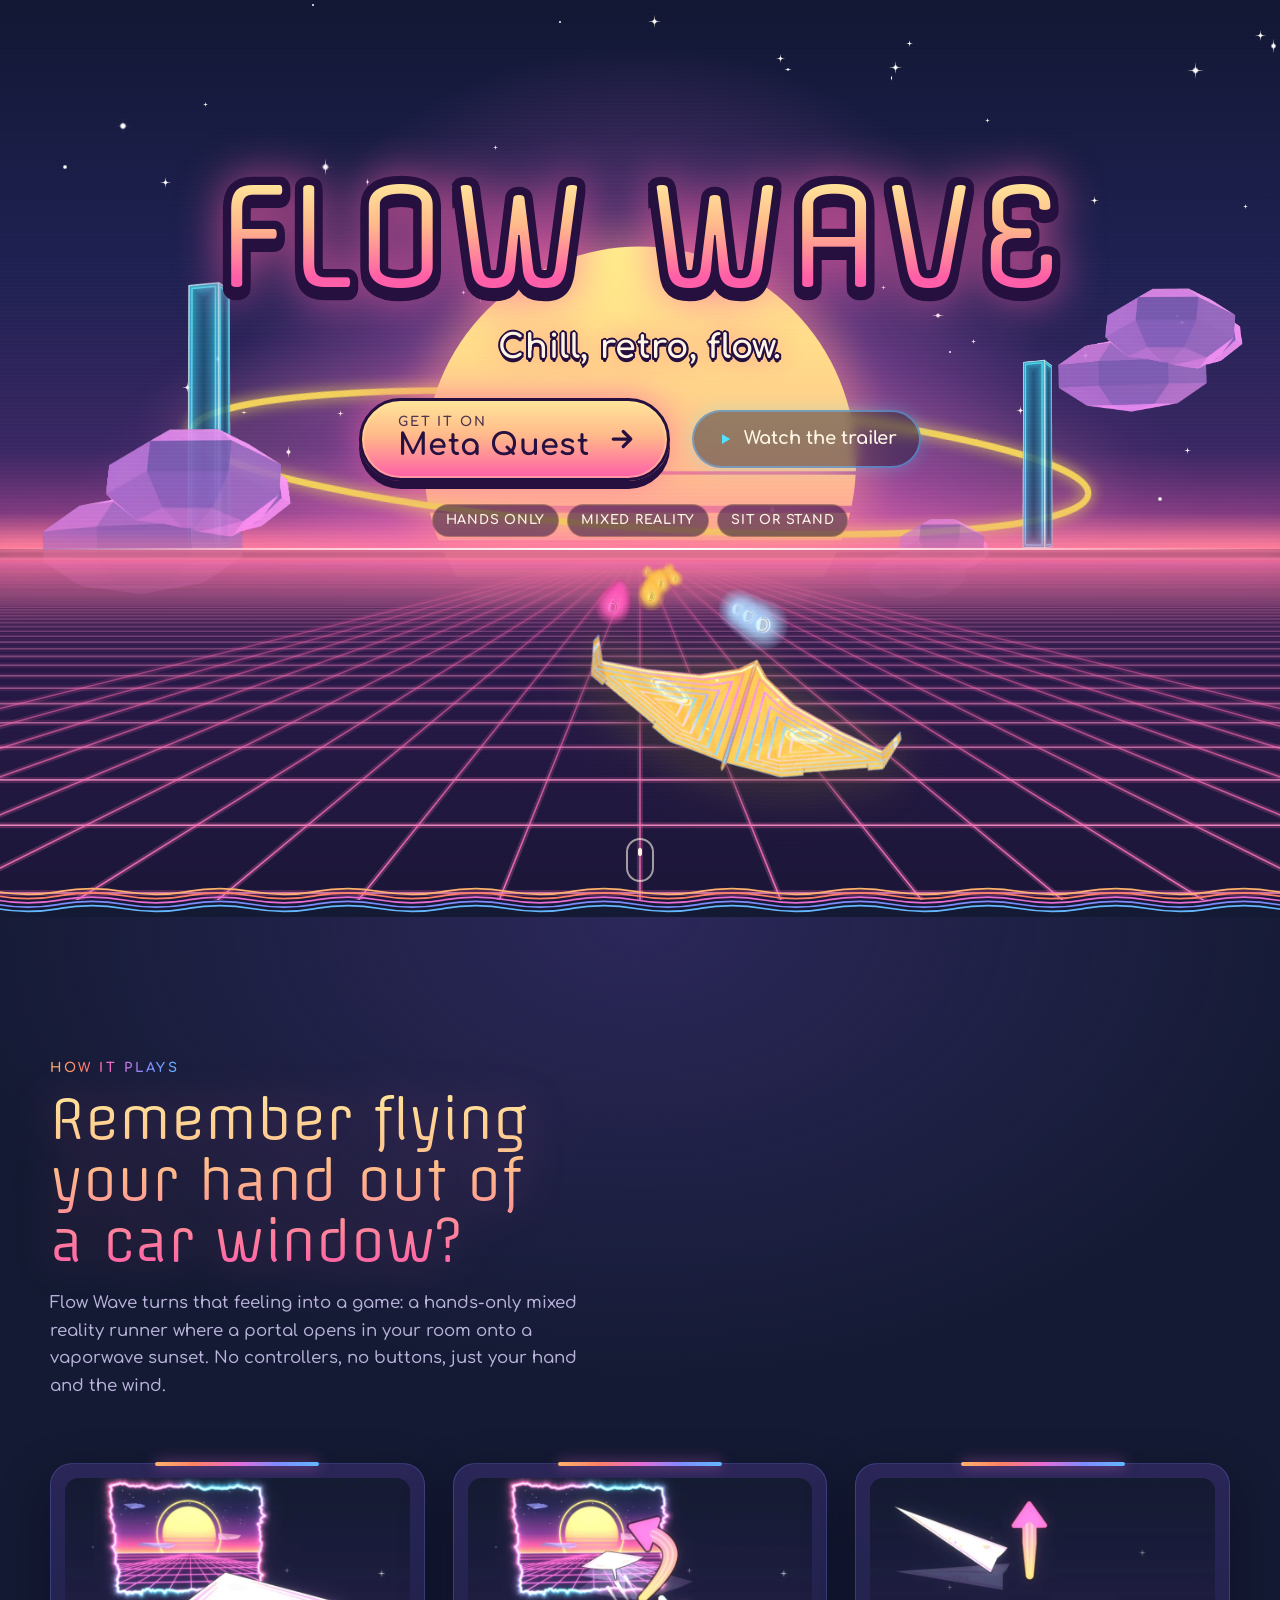
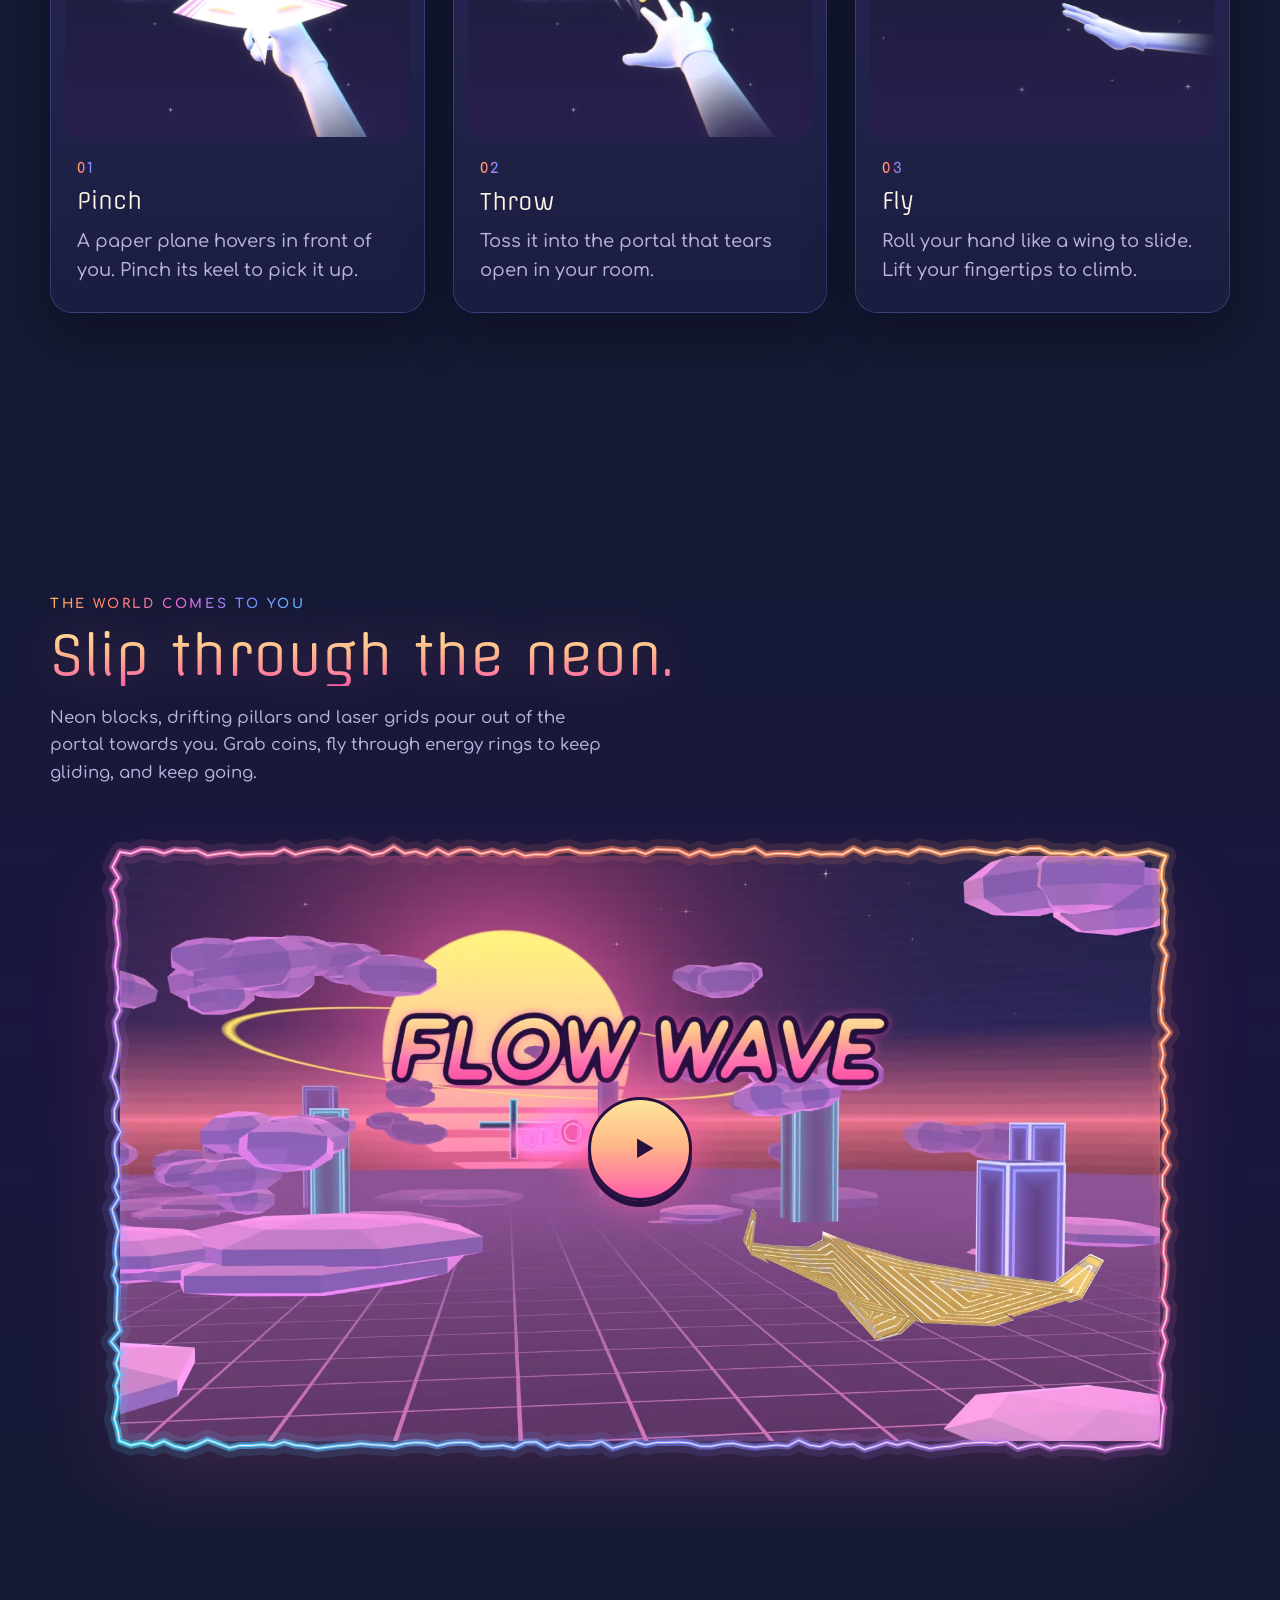
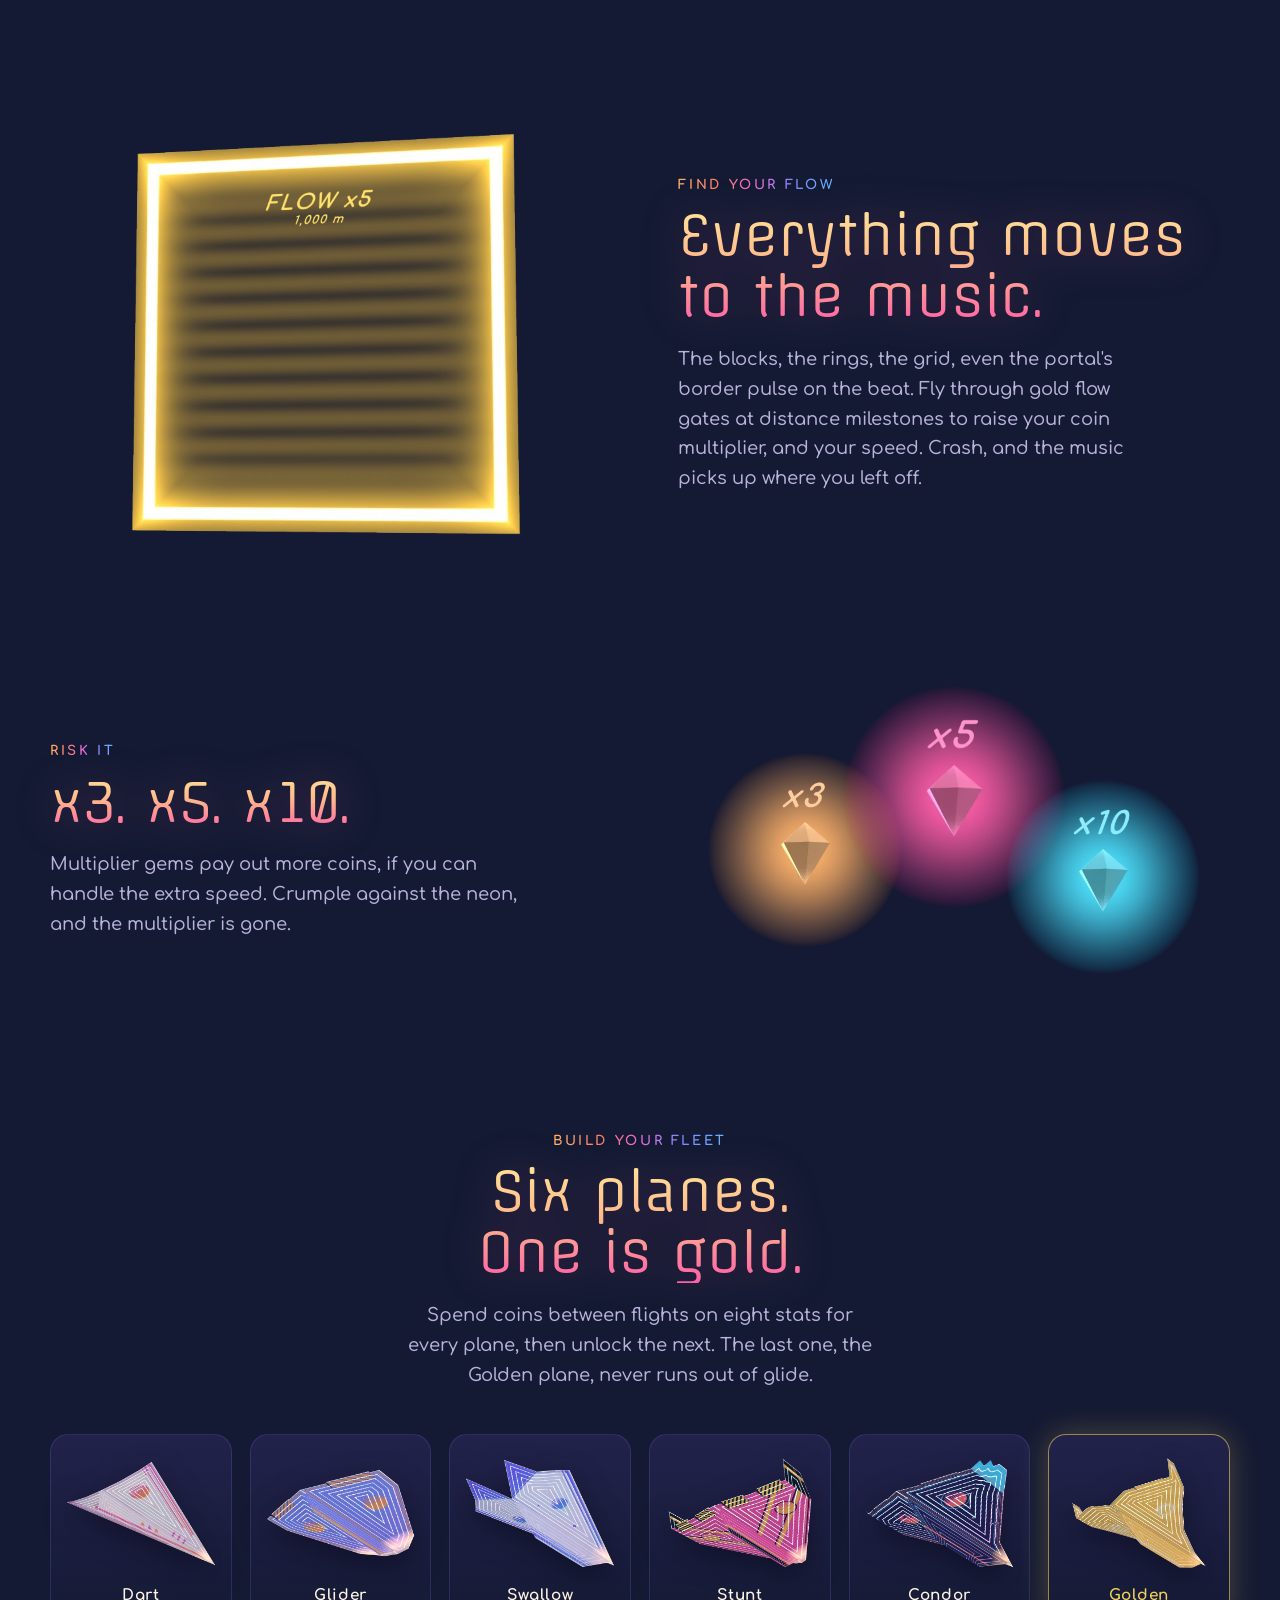
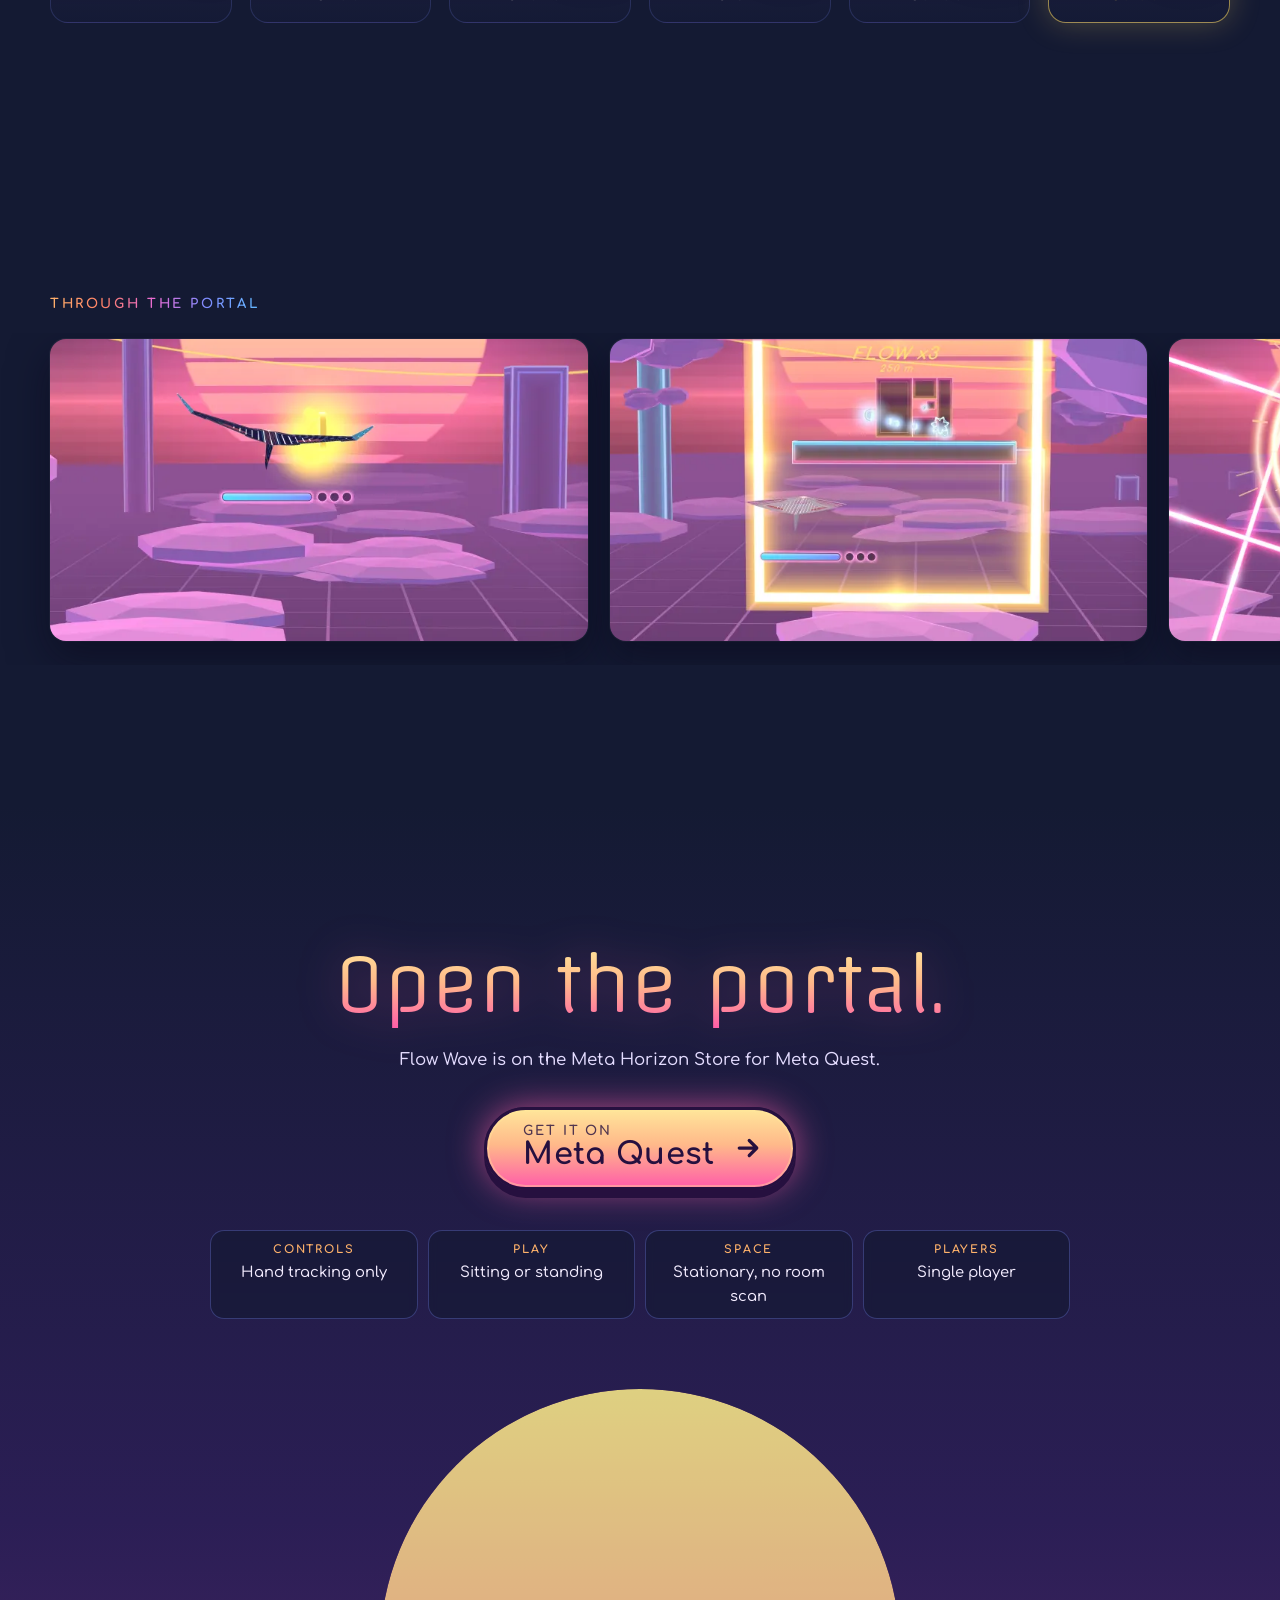
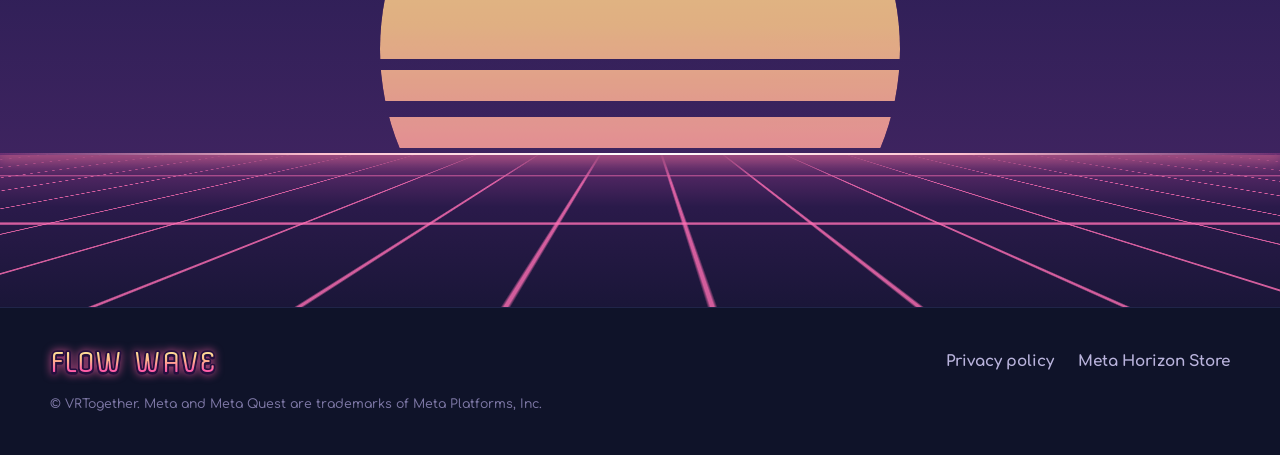
==== flowwave/index.html @ 7e5bd098 "Add Flow Wave game page at /flowwave/ The Flow Wave site (one page plus its privacy policy), static " ====
<!doctype html>
<html lang="en">
<head>
  <meta charset="utf-8">
  <meta name="viewport" content="width=device-width, initial-scale=1, viewport-fit=cover">
  <title>Flow Wave | Chill, retro, flow.</title>
  <meta name="description" content="Flow Wave is a hands-only mixed reality runner for Meta Quest. A portal opens in your room onto a vaporwave sunset. Throw a paper plane through it, then fly it with your hand.">
  <meta name="theme-color" content="#141A33">
  <meta name="color-scheme" content="dark">

  <!-- Social cards. og:image / og:url must be absolute: they assume ralphvr.com/flowwave/ (README → Deploy). -->
  <meta property="og:type" content="website">
  <meta property="og:title" content="Flow Wave">
  <meta property="og:description" content="A hands-only mixed reality runner for Meta Quest. Throw a paper plane through a portal in your room, then fly it with your hand.">
  <meta property="og:url" content="https://ralphvr.com/flowwave/">
  <meta property="og:image" content="https://ralphvr.com/flowwave/assets/img/og.jpg">
  <meta property="og:image:width" content="1200">
  <meta property="og:image:height" content="630">
  <meta name="twitter:card" content="summary_large_image">

  <link rel="icon" type="image/png" sizes="32x32" href="assets/favicon-32.png">
  <link rel="apple-touch-icon" href="assets/apple-touch-icon.png">
  <link rel="preload" href="assets/fonts/Comfortaa-VariableFont_wght.ttf" as="font" type="font/ttf" crossorigin>
  <link rel="preconnect" href="https://fonts.googleapis.com">
  <link rel="preconnect" href="https://fonts.gstatic.com" crossorigin>
  <link rel="stylesheet" href="https://fonts.googleapis.com/css2?family=Offside&amp;display=swap">
  <link rel="stylesheet" href="css/site.css">
  <script>document.documentElement.classList.add("js");</script>
  <script src="js/site.js" defer></script>

  <script type="application/ld+json">
  {
    "@context": "https://schema.org",
    "@type": "VideoGame",
    "name": "Flow Wave",
    "description": "A hands-only mixed reality runner for Meta Quest. Throw a paper plane through a portal in your room, then fly it with your hand.",
    "image": "https://ralphvr.com/flowwave/assets/img/og.jpg",
    "url": "https://ralphvr.com/flowwave/",
    "gamePlatform": "Meta Quest",
    "genre": ["Arcade", "Casual", "Flight"],
    "playMode": "SinglePlayer"
  }
  </script>
</head>
<body>
  <a class="skip" href="#how">Skip to content</a>

  <!-- ============================== HERO ============================== -->
  <header class="hero" id="top">
    <div class="sky" aria-hidden="true">
      <div class="stars"></div>
      <div class="sun-glow"></div>
      <svg class="sun" viewBox="-120 -60 240 120" focusable="false">
        <defs>
          <linearGradient id="sunFill" x1="0" y1="-50" x2="0" y2="50" gradientUnits="userSpaceOnUse">
            <stop offset="0" stop-color="#FFF08A"/>
            <stop offset="0.45" stop-color="#FFC98A"/>
            <stop offset="1" stop-color="#FF6FB4"/>
          </linearGradient>
          <mask id="sunStripes" maskUnits="userSpaceOnUse" x="-60" y="-60" width="120" height="120">
            <rect x="-60" y="-60" width="120" height="120" fill="#fff"/>
            <rect x="-60" y="2" width="120" height="0.8" fill="#000"/>
            <rect x="-60" y="10" width="120" height="1.6" fill="#000"/>
            <rect x="-60" y="18" width="120" height="2.6" fill="#000"/>
            <rect x="-60" y="26.5" width="120" height="3.6" fill="#000"/>
            <rect x="-60" y="35" width="120" height="4.8" fill="#000"/>
            <rect x="-60" y="44" width="120" height="7" fill="#000"/>
          </mask>
          <clipPath id="ringBack"><rect x="-120" y="-60" width="240" height="60"/></clipPath>
          <clipPath id="ringFront"><rect x="-120" y="0" width="240" height="60"/></clipPath>
          <filter id="ringGlow" x="-20%" y="-200%" width="140%" height="500%">
            <feGaussianBlur stdDeviation="1.6" result="b"/>
            <feMerge><feMergeNode in="b"/><feMergeNode in="SourceGraphic"/></feMerge>
          </filter>
        </defs>
        <g transform="rotate(4)" filter="url(#ringGlow)">
          <ellipse clip-path="url(#ringBack)" class="ring" rx="104" ry="15" fill="none"/>
        </g>
        <circle r="50" fill="url(#sunFill)" mask="url(#sunStripes)"/>
        <g transform="rotate(4)" filter="url(#ringGlow)">
          <ellipse clip-path="url(#ringFront)" class="ring" rx="104" ry="15" fill="none"/>
        </g>
      </svg>
      <img class="spire spire-l" src="assets/img/spire.webp" alt="" width="160" height="669">
      <img class="spire spire-r" src="assets/img/spire.webp" alt="" width="160" height="669">
      <img class="cloud cloud-1" src="assets/img/cloud.webp" alt="" width="640" height="443">
      <img class="cloud cloud-2" src="assets/img/cloud.webp" alt="" width="640" height="443">
      <img class="cloud cloud-3" src="assets/img/cloud.webp" alt="" width="640" height="443">
      <div class="horizon"></div>
      <canvas class="floor"></canvas>
      <img class="plane" src="assets/img/plane-hero.webp" alt="" width="896" height="340">
      <div class="scanlines"></div>
    </div>

    <div class="hero-content">
      <h1 class="wordmark wordmark--hero"><span class="wordmark__ink" aria-hidden="true">Flow Wave</span><span class="wordmark__fill">Flow Wave</span></h1>
      <p class="tagline">Chill, retro, flow.</p>
      <div class="cta-row">
        <!-- STORE LINK: replace the href on every .store-link (README → Before you publish). -->
        <a class="store-btn store-link" href="https://www.meta.com/experiences/search/?q=Flow%20Wave">
          <span class="store-btn__small">Get it on</span>
          <span class="store-btn__big">Meta Quest</span>
          <svg class="store-btn__arrow" viewBox="0 0 24 24" aria-hidden="true"><path d="M5 12h13M13 6l6 6-6 6" fill="none" stroke="currentColor" stroke-width="2.6" stroke-linecap="round" stroke-linejoin="round"/></svg>
        </a>
        <a class="ghost-btn" href="#trailer" data-play-trailer>
          <svg viewBox="0 0 24 24" aria-hidden="true"><path d="M8 5.5v13l11-6.5z" fill="currentColor"/></svg>
          Watch the trailer
        </a>
      </div>
      <ul class="chips" aria-label="At a glance">
        <li>Hands only</li>
        <li>Mixed reality</li>
        <li>Sit or stand</li>
      </ul>
    </div>

    <a class="scroll-cue" href="#how" aria-label="Scroll to how it plays"><span></span></a>
  </header>

  <svg class="wave-rule" aria-hidden="true" preserveAspectRatio="none" viewBox="0 0 1200 48">
    <defs>
      <pattern id="waves" width="120" height="48" patternUnits="userSpaceOnUse">
        <path d="M0 12 Q30 4 60 12 T120 12" stroke="#FFB26B"/>
        <path d="M0 18 Q30 10 60 18 T120 18" stroke="#FF8066"/>
        <path d="M0 24 Q30 16 60 24 T120 24" stroke="#E86BD6"/>
        <path d="M0 30 Q30 22 60 30 T120 30" stroke="#7D8CFF"/>
        <path d="M0 36 Q30 28 60 36 T120 36" stroke="#63B8FF"/>
        <animateTransform attributeName="patternTransform" type="translate" from="0 0" to="120 0" dur="2s" repeatCount="indefinite"/>
      </pattern>
    </defs>
    <rect width="1200" height="48" fill="url(#waves)"/>
  </svg>

  <main>
    <!-- ============================== HOW IT PLAYS ============================== -->
    <section class="section how" id="how">
      <div class="wrap">
        <p class="eyebrow reveal">How it plays</p>
        <h2 class="reveal">Remember flying your hand out of a car window?</h2>
        <p class="lede reveal">Flow Wave turns that feeling into a game: a hands-only mixed reality runner where a portal opens in your room onto a vaporwave sunset. No controllers, no buttons, just your hand and the wind.</p>

        <ol class="steps">
          <li class="step reveal">
            <div class="step__pic"><img src="assets/img/howto-pinch.webp" alt="A hand pinches a paper plane from below, in front of a glowing portal" width="800" height="600" loading="lazy"></div>
            <span class="step__num">01</span>
            <h3>Pinch</h3>
            <p>A paper plane hovers in front of you. Pinch its keel to pick it up.</p>
          </li>
          <li class="step reveal">
            <div class="step__pic"><img src="assets/img/howto-throw.webp" alt="A hand throws the paper plane into the portal" width="800" height="600" loading="lazy"></div>
            <span class="step__num">02</span>
            <h3>Throw</h3>
            <p>Toss it into the portal that tears open in your room.</p>
          </li>
          <li class="step reveal">
            <div class="step__pic step__pic--swap">
              <img src="assets/img/howto-roll.webp" alt="Rolling the hand slides the plane sideways" width="800" height="600" loading="lazy">
              <img src="assets/img/howto-climb.webp" alt="Lifting the fingertips makes the plane climb" width="800" height="600" loading="lazy">
            </div>
            <span class="step__num">03</span>
            <h3>Fly</h3>
            <p>Roll your hand like a wing to slide. Lift your fingertips to climb.</p>
          </li>
        </ol>
      </div>
    </section>

    <!-- ============================== TRAILER ============================== -->
    <section class="section trailer" id="trailer">
      <div class="wrap">
        <p class="eyebrow reveal">The world comes to you</p>
        <h2 class="reveal">Slip through the neon.</h2>
        <p class="lede reveal">Neon blocks, drifting pillars and laser grids pour out of the portal towards you. Grab coins, fly through energy rings to keep gliding, and keep going.</p>

        <div class="portal reveal">
          <div class="portal__window">
            <video id="trailer-video" controls playsinline preload="none" poster="assets/img/trailer-poster.webp" width="1280" height="720">
              <source src="assets/video/flowwave-trailer.mp4" type="video/mp4">
            </video>
            <button class="play" type="button" aria-label="Play the trailer">
              <svg viewBox="0 0 24 24" aria-hidden="true"><path d="M8 5.5v13l11-6.5z" fill="currentColor"/></svg>
            </button>
          </div>
          <svg class="portal__rift" aria-hidden="true"></svg>
        </div>
      </div>
    </section>

    <!-- ============================== FEATURES ============================== -->
    <section class="section features" id="features">
      <div class="wrap">
        <article class="feature reveal">
          <div class="feature__art feature__art--gate">
            <img src="assets/img/feat-gate.webp" alt="A gold flow gate reading FLOW x5" width="640" height="658" loading="lazy">
          </div>
          <div class="feature__text">
            <p class="eyebrow">Find your flow</p>
            <h2>Everything moves to the music.</h2>
            <p>The blocks, the rings, the grid, even the portal's border pulse on the beat. Fly through gold flow gates at distance milestones to raise your coin multiplier, and your speed. Crash, and the music picks up where you left off.</p>
          </div>
        </article>

        <article class="feature feature--flip reveal">
          <div class="feature__art feature__art--gems">
            <img class="gem gem-3" src="assets/img/gem-x3.webp" alt="x3 gem" width="360" height="360" loading="lazy">
            <img class="gem gem-5" src="assets/img/gem-x5.webp" alt="x5 gem" width="360" height="360" loading="lazy">
            <img class="gem gem-10" src="assets/img/gem-x10.webp" alt="x10 gem" width="360" height="360" loading="lazy">
          </div>
          <div class="feature__text">
            <p class="eyebrow">Risk it</p>
            <h2>x3. x5. x10.</h2>
            <p>Multiplier gems pay out more coins, if you can handle the extra speed. Crumple against the neon, and the multiplier is gone.</p>
          </div>
        </article>

        <article class="feature fleet reveal">
          <div class="feature__text fleet__text">
            <p class="eyebrow">Build your fleet</p>
            <h2>Six planes. One is gold.</h2>
            <p>Spend coins between flights on eight stats for every plane, then unlock the next. The last one, the Golden plane, never runs out of glide.</p>
          </div>
          <ul class="fleet__planes">
            <li><img src="assets/img/plane-dart.webp" alt="" width="560" height="404" loading="lazy"><span>Dart</span></li>
            <li><img src="assets/img/plane-glider.webp" alt="" width="560" height="343" loading="lazy"><span>Glider</span></li>
            <li><img src="assets/img/plane-swallow.webp" alt="" width="560" height="417" loading="lazy"><span>Swallow</span></li>
            <li><img src="assets/img/plane-stunt.webp" alt="" width="560" height="435" loading="lazy"><span>Stunt</span></li>
            <li><img src="assets/img/plane-condor.webp" alt="" width="560" height="417" loading="lazy"><span>Condor</span></li>
            <li class="is-gold"><img src="assets/img/plane-golden.webp" alt="" width="560" height="467" loading="lazy"><span>Golden</span></li>
          </ul>
        </article>
      </div>
    </section>

    <!-- ============================== SCREENSHOTS ============================== -->
    <section class="section shots" id="screenshots" aria-label="Screenshots">
      <div class="wrap">
        <p class="eyebrow reveal">Through the portal</p>
      </div>
      <ul class="shots__strip">
        <li><button type="button" data-full="assets/img/shot-1.webp"><img src="assets/img/shot-1-sm.webp" alt="The Condor gliding low over pink clouds towards the striped setting sun" width="720" height="405" loading="lazy"></button></li>
        <li><button type="button" data-full="assets/img/shot-2.webp"><img src="assets/img/shot-2-sm.webp" alt="The Dart plane flying through a gold FLOW x3 gate at 250 metres" width="720" height="405" loading="lazy"></button></li>
        <li><button type="button" data-full="assets/img/shot-3.webp"><img src="assets/img/shot-3-sm.webp" alt="The Stunt plane bursting through gold rings past crossing laser lines" width="720" height="405" loading="lazy"></button></li>
        <li><button type="button" data-full="assets/img/shot-4.webp"><img src="assets/img/shot-4-sm.webp" alt="The Glider grabbing a x3 multiplier gem under a neon block" width="720" height="405" loading="lazy"></button></li>
        <li><button type="button" data-full="assets/img/shot-5.webp"><img src="assets/img/shot-5-sm.webp" alt="The Golden plane lining up a gap between neon pillars" width="720" height="405" loading="lazy"></button></li>
      </ul>
    </section>

    <!-- ============================== FINAL CTA ============================== -->
    <section class="section finale" id="get">
      <div class="wrap finale__inner">
        <h2 class="reveal">Open the portal.</h2>
        <p class="lede reveal">Flow Wave is on the Meta Horizon Store for Meta Quest.</p>
        <a class="store-btn store-link reveal" href="https://www.meta.com/experiences/search/?q=Flow%20Wave">
          <span class="store-btn__small">Get it on</span>
          <span class="store-btn__big">Meta Quest</span>
          <svg class="store-btn__arrow" viewBox="0 0 24 24" aria-hidden="true"><path d="M5 12h13M13 6l6 6-6 6" fill="none" stroke="currentColor" stroke-width="2.6" stroke-linecap="round" stroke-linejoin="round"/></svg>
        </a>
        <ul class="specs reveal" aria-label="Details">
          <li><b>Controls</b>Hand tracking only</li>
          <li><b>Play</b>Sitting or standing</li>
          <li><b>Space</b>Stationary, no room scan</li>
          <li><b>Players</b>Single player</li>
        </ul>
      </div>
      <div class="finale__scene" aria-hidden="true">
        <div class="finale__sun"></div>
        <div class="finale__floor"><div class="finale__grid"></div></div>
      </div>
    </section>
  </main>

  <footer class="footer">
    <div class="wrap footer__inner">
      <a class="footer__logo wordmark" href="#top"><span class="wordmark__ink" aria-hidden="true">Flow Wave</span><span class="wordmark__fill">Flow Wave</span></a>
      <nav class="footer__nav" aria-label="Footer">
        <a href="privacy.html">Privacy policy</a>
        <a class="store-link" href="https://www.meta.com/experiences/search/?q=Flow%20Wave">Meta Horizon Store</a>
      </nav>
      <p class="footer__legal">&copy; VRTogether. Meta and Meta Quest are trademarks of Meta Platforms, Inc.</p>
    </div>
  </footer>

  <dialog class="lightbox" aria-label="Screenshot">
    <img alt="">
    <button class="lightbox__nav lightbox__prev" type="button" aria-label="Previous screenshot">&lsaquo;</button>
    <button class="lightbox__nav lightbox__next" type="button" aria-label="Next screenshot">&rsaquo;</button>
    <button class="lightbox__close" type="button" aria-label="Close">&times;</button>
  </dialog>
</body>
</html>
---- flowwave/css/site.css ----
/* Flow Wave site. Colours are the game's palette (hero-art-depot/brand/palette.png); the beat is the run music's
   120 BPM, so everything that pulses here pulses with the game's tempo. */

@font-face {
  font-family: "Comfortaa";
  src: url("../assets/fonts/Comfortaa-VariableFont_wght.ttf") format("truetype");
  font-weight: 300 700;
  font-display: swap;
}

:root {
  --navy: #141A33;
  --navy-2: #1A1E40;
  --indigo: #2E295E;
  --periwinkle: #7D8CFF;
  --sky: #63B8FF;
  --cyan: #4FE3FF;
  --orchid: #E86BD6;
  --pink: #FF5EA8;
  --coral: #FF8066;
  --peach: #FFB26B;
  --gold: #F2D15C;
  --sunset: #FF8099;
  --haze: #8C5294;
  --star: #FFF5E6;
  --ink: #26103F;               /* the logo's outline */
  --text: #F3ECFF;
  --muted: #B9B3DC;

  --contour: linear-gradient(90deg, var(--peach), var(--coral), var(--orchid), var(--periwinkle), var(--sky));
  --title: linear-gradient(180deg, #FFE59A 0%, #FFB98A 45%, #FF5EA8 100%);

  --beat: 0.5s;                 /* 120 BPM */
  --wrap: 1180px;
  --gutter: clamp(16px, 4vw, 40px);
  --radius: 22px;

  --display: "Offside", "Comfortaa", ui-rounded, system-ui, sans-serif;   /* headers; one weight (400) */
}
h1, h2, h3, .wordmark { font-family: var(--display); font-weight: 400; font-synthesis: none; }

*, *::before, *::after { box-sizing: border-box; }
html { scroll-behavior: smooth; -webkit-text-size-adjust: 100%; }
body {
  margin: 0;
  background: var(--navy);
  color: var(--text);
  font-family: "Comfortaa", ui-rounded, "Segoe UI", system-ui, sans-serif;
  font-weight: 500;
  font-size: clamp(16px, 1.05vw + 11px, 18px);
  line-height: 1.65;
  overflow-x: hidden;
  -webkit-font-smoothing: antialiased;
}
img, video, svg { display: block; max-width: 100%; }
img { height: auto; }             /* the width/height attributes are for layout reservation, not the drawn size */
a { color: inherit; }
button { font: inherit; color: inherit; }
:focus-visible { outline: 3px solid var(--cyan); outline-offset: 4px; border-radius: 8px; }

.skip {
  position: absolute; left: 16px; top: -60px; z-index: 50;
  padding: 10px 16px; border-radius: 12px; background: var(--star); color: var(--ink); font-weight: 700;
}
.skip:focus { top: 16px; }

.wrap { width: min(var(--wrap), 100% - 2 * var(--gutter)); margin-inline: auto; }

/* ------------------------------------------------------------------ hero */

.hero {
  --horizon: 61%;
  --sun: min(48svh, 50vw);
  position: relative;
  height: 100svh;
  min-height: 640px;
  max-height: 1200px;
  overflow: hidden;
  isolation: isolate;
}
.sky {
  position: absolute; inset: 0; z-index: -1;
  background:
    radial-gradient(60% 45% at 50% var(--horizon), rgba(255, 94, 168, 0.55), rgba(232, 107, 214, 0.18) 45%, transparent 75%),
    linear-gradient(180deg, #121733 0%, #1F2152 30%, #3A2763 50%, #7A3A7E calc(var(--horizon) - 4%), #FF8099 var(--horizon), #3A2050 calc(var(--horizon) + 0.5%), #1B1638 100%);
}

.stars { position: absolute; inset: 0 0 calc(100% - var(--horizon)) 0; }
.star {
  position: absolute; width: var(--s, 10px); aspect-ratio: 1;
  background:
    radial-gradient(circle, #fff 0 12%, transparent 30%),
    linear-gradient(90deg, transparent 47%, rgba(255, 245, 230, 0.9) 50%, transparent 53%),
    linear-gradient(0deg, transparent 47%, rgba(255, 245, 230, 0.9) 50%, transparent 53%);
  -webkit-mask: radial-gradient(circle, #000 0 18%, rgba(0, 0, 0, 0.6) 35%, transparent 70%);
          mask: radial-gradient(circle, #000 0 18%, rgba(0, 0, 0, 0.6) 35%, transparent 70%);
  animation: twinkle var(--t, 3s) ease-in-out var(--d, 0s) infinite;
}
@keyframes twinkle { 0%, 100% { opacity: 0.35; transform: scale(0.8); } 50% { opacity: 1; transform: scale(1.1); } }

.sun-glow {
  position: absolute; left: 50%; top: var(--horizon);
  width: calc(var(--sun) * 2.2); aspect-ratio: 1;
  transform: translate(-50%, calc(-50% - var(--sun) * 0.2));
  background: radial-gradient(circle, rgba(255, 128, 153, 0.55) 0 22%, rgba(232, 107, 214, 0.22) 38%, transparent 62%);
  animation: beat-glow var(--beat) cubic-bezier(.2, .7, .3, 1) infinite;
}
@keyframes beat-glow { 0% { opacity: 1; scale: 1.04; } 100% { opacity: 0.72; scale: 1; } }

.sun {
  position: absolute; left: 50%; top: var(--horizon);
  width: calc(var(--sun) * 2.4); height: calc(var(--sun) * 1.2);
  max-width: none;
  transform: translate(-50%, calc(-50% - var(--sun) * 0.2));
  overflow: visible;
  filter: drop-shadow(0 0 calc(var(--sun) * 0.06) rgba(255, 150, 160, 0.6));
}
.sun .ring { stroke: var(--gold); stroke-width: 1.5; animation: ring-beat var(--beat) ease-out infinite; }
@keyframes ring-beat { 0% { stroke-width: 2.1; } 100% { stroke-width: 1.3; } }

.horizon {
  position: absolute; left: 0; right: 0; top: var(--horizon); height: 2px; transform: translateY(-1px);
  background: linear-gradient(90deg, transparent, #FFC2CF 20%, #fff 50%, #FFC2CF 80%, transparent);
  box-shadow: 0 0 18px 4px rgba(255, 128, 153, 0.75), 0 0 60px 12px rgba(255, 94, 168, 0.35);
  z-index: 2;
}

.spire {
  position: absolute; bottom: calc(100% - var(--horizon)); height: calc(var(--sun) * 0.62); width: auto;
  opacity: 0.85; filter: saturate(1.1);
  transform: translateX(calc(var(--px, 0) * -7px));
}
.spire-l { left: 14%; }
.spire-r { right: 17%; height: calc(var(--sun) * 0.44); }

.cloud {
  position: absolute; width: calc(var(--sun) * 0.62); height: auto; opacity: 0.92; will-change: transform;
  transform: translateX(calc(var(--px, 0) * -18px));    /* parallax against the plane's lane position */
}
.cloud-1 { left: 3%;  top: calc(var(--horizon) - var(--sun) * 0.3); animation: drift 22s ease-in-out infinite alternate; }
.cloud-2 { right: 2%; top: calc(var(--horizon) - var(--sun) * 0.62); width: calc(var(--sun) * 0.46); animation: drift 28s ease-in-out -9s infinite alternate-reverse; }
.cloud-3 { right: 22%; top: calc(var(--horizon) - var(--sun) * 0.08); width: calc(var(--sun) * 0.3); opacity: 0.7; animation: drift 34s ease-in-out -4s infinite alternate; }
@keyframes drift { from { translate: -2.5vw 0; } to { translate: 2.5vw -0.6vh; } }

.floor {
  position: absolute; left: 0; right: 0; top: var(--horizon); bottom: 0; width: 100%; height: calc(100% - var(--horizon));
  z-index: 1;
  /* Without JS, a static floor. */
  background: linear-gradient(180deg, rgba(58, 32, 80, 0.55), #2A1A4A 18%, #1B1638 100%);
}

.plane {
  position: absolute; left: 50%; bottom: 9%; z-index: 3;
  width: clamp(170px, 26vw, 390px); height: auto; max-width: none;
  transform: translateX(-50%);
  filter: drop-shadow(0 10px 18px rgba(20, 10, 40, 0.55)) drop-shadow(0 0 22px rgba(242, 209, 92, 0.35));
  pointer-events: none;
}
.plane.is-flying { left: 0; top: 0; bottom: auto; will-change: transform; }

.scanlines {
  position: absolute; inset: 0; z-index: 4; pointer-events: none;
  background: repeating-linear-gradient(180deg, transparent 0 3px, rgba(255, 255, 255, 0.035) 3px 4px);
  mix-blend-mode: overlay;
}

.hero-content {
  position: relative; z-index: 5;
  height: 100%;
  display: flex; flex-direction: column; align-items: center; justify-content: center;
  padding: 0 var(--gutter) clamp(120px, 22svh, 240px);
  text-align: center;
}
/* The title, set in Offside with the game logo's treatment: gold → pink fill over a thick ink outline, pink glow.
   Two stacked copies of the text (the outline copy is hidden from screen readers) work in every browser. */
.wordmark {
  display: inline-grid; margin: 0;
  text-transform: uppercase; letter-spacing: 0.03em; line-height: 1.05; white-space: nowrap; text-decoration: none;
}
.wordmark > span { grid-area: 1 / 1; position: relative; }   /* positioned, so the fill can sit over the filtered ink */
.wordmark__ink {
  color: var(--ink); -webkit-text-stroke: 0.12em var(--ink);
  filter: drop-shadow(0 0.04em 0 var(--ink)) drop-shadow(0 0 0.16em rgba(255, 94, 168, 0.7));
}
.wordmark__fill {
  z-index: 1;
  background: linear-gradient(180deg, #FFE59A 12%, #FFB98A 42%, #FF5EA8 78%);
  -webkit-background-clip: text; background-clip: text; color: transparent;
}
.wordmark--hero { font-size: clamp(3rem, 12vw, 8.6rem); animation: logo-in 1.1s cubic-bezier(.2, .8, .2, 1) both; }
@keyframes logo-in { from { transform: translateY(18px) scale(0.96); } }   /* motion only: the hero never waits on an animation to be visible */

.tagline {
  margin: clamp(10px, 2svh, 22px) 0 0;
  font-size: clamp(1.4rem, 2.6vw, 2.1rem); font-weight: 700; letter-spacing: 0.02em; line-height: 1.25;
  color: var(--star);
  /* the logo's ink outline, so it reads over the sun as well as the sky */
  text-shadow: 2px 0 0 var(--ink), -2px 0 0 var(--ink), 0 2px 0 var(--ink), 0 -2px 0 var(--ink),
    1.5px 1.5px 0 var(--ink), -1.5px 1.5px 0 var(--ink), 1.5px -1.5px 0 var(--ink), -1.5px -1.5px 0 var(--ink),
    0 4px 0 var(--ink), 0 0 26px rgba(255, 94, 168, 0.8);
  animation: rise 0.9s 0.25s cubic-bezier(.2, .8, .2, 1) both;
}
@keyframes rise { from { transform: translateY(14px); } }

.cta-row {
  margin-top: clamp(18px, 3.2svh, 34px);
  display: flex; flex-wrap: wrap; gap: 14px 22px; align-items: center; justify-content: center;
  animation: rise 0.9s 0.45s cubic-bezier(.2, .8, .2, 1) both;
}

/* The big button: the logo's look (gold → pink fill, ink outline, pink glow), breathing on the beat. */
.store-btn {
  position: relative;
  display: inline-grid; grid-template-columns: auto auto; grid-template-rows: auto auto; column-gap: 18px; align-items: center;
  padding: 14px 30px 15px 36px;
  min-height: 78px;
  border-radius: 999px;
  background: var(--title);
  border: 3px solid var(--ink);
  color: var(--ink); text-decoration: none; text-align: left;
  box-shadow: 0 0 0 2px rgba(255, 229, 154, 0.4) inset, 0 8px 0 var(--ink), 0 0 34px rgba(255, 94, 168, 0.65);
  transition: transform 0.18s cubic-bezier(.2, .8, .2, 1), box-shadow 0.18s;
  animation: btn-beat var(--beat) ease-out infinite;
}
.store-btn::after {            /* a light sweep, once every two bars */
  content: ""; position: absolute; inset: 0; border-radius: inherit; pointer-events: none;
  background: linear-gradient(105deg, transparent 35%, rgba(255, 255, 255, 0.55) 50%, transparent 65%) -150% 0 / 60% 100% no-repeat;
  animation: sweep 4s ease-in-out 1.2s infinite;
}
@keyframes sweep { 0%, 70% { background-position: -150% 0; } 100% { background-position: 250% 0; } }
@keyframes btn-beat {
  0% { box-shadow: 0 0 0 2px rgba(255, 229, 154, 0.4) inset, 0 8px 0 var(--ink), 0 0 46px rgba(255, 94, 168, 0.9); }
  100% { box-shadow: 0 0 0 2px rgba(255, 229, 154, 0.4) inset, 0 8px 0 var(--ink), 0 0 28px rgba(255, 94, 168, 0.5); }
}
.store-btn__small { grid-column: 1; grid-row: 1; font-size: 0.82rem; font-weight: 700; letter-spacing: 0.14em; text-transform: uppercase; line-height: 1; opacity: 0.8; }
.store-btn__big { grid-column: 1; grid-row: 2; font-size: clamp(1.5rem, 2.4vw, 1.9rem); font-weight: 700; line-height: 1.15; letter-spacing: 0.01em; }
.store-btn__arrow { grid-column: 2; grid-row: 1 / 3; width: 30px; height: 30px; transition: transform 0.2s cubic-bezier(.2, .8, .2, 1); }
.store-btn:hover { transform: translateY(-3px); }
.store-btn:hover .store-btn__arrow { transform: translateX(5px); }
.store-btn:active { transform: translateY(5px); box-shadow: 0 0 0 2px rgba(255, 229, 154, 0.4) inset, 0 3px 0 var(--ink), 0 0 30px rgba(255, 94, 168, 0.6); }

.ghost-btn {
  display: inline-flex; align-items: center; gap: 10px;
  padding: 12px 22px; border-radius: 999px;
  color: var(--star); text-decoration: none; font-weight: 700;
  background: rgba(20, 26, 51, 0.45);
  border: 2px solid rgba(99, 184, 255, 0.55);
  box-shadow: 0 0 18px rgba(79, 227, 255, 0.25);
  backdrop-filter: blur(6px); -webkit-backdrop-filter: blur(6px);
  transition: border-color 0.2s, box-shadow 0.2s, transform 0.2s;
}
.ghost-btn svg { width: 18px; height: 18px; color: var(--cyan); }
.ghost-btn:hover { border-color: var(--cyan); box-shadow: 0 0 26px rgba(79, 227, 255, 0.5); transform: translateY(-2px); }

.chips {
  list-style: none; margin: clamp(16px, 2.6svh, 26px) 0 0; padding: 0;
  display: flex; flex-wrap: wrap; justify-content: center; gap: 8px;
  animation: rise 0.9s 0.55s cubic-bezier(.2, .8, .2, 1) both;
}
.chips li {
  padding: 5px 13px; border-radius: 999px;
  font-size: 0.8rem; font-weight: 700; letter-spacing: 0.06em; text-transform: uppercase;
  color: var(--star); background: rgba(38, 16, 63, 0.55); border: 1px solid rgba(255, 178, 107, 0.35);
}

.scroll-cue {
  position: absolute; left: 50%; bottom: 18px; z-index: 6; translate: -50% 0;
  width: 28px; height: 44px; border-radius: 14px; border: 2px solid rgba(255, 245, 230, 0.6);
}
.scroll-cue span {
  position: absolute; left: 50%; top: 8px; width: 4px; height: 8px; margin-left: -2px; border-radius: 2px; background: var(--star);
  animation: cue 2s ease-in-out infinite;
}
@keyframes cue { 0% { opacity: 0; translate: 0 0; } 30% { opacity: 1; } 80%, 100% { opacity: 0; translate: 0 14px; } }

/* The game's sine-wave border, five contour lines flowing one period every four beats. */
.wave-rule { width: 100%; height: 34px; margin-top: -17px; position: relative; z-index: 2; }
.wave-rule path { fill: none; stroke-width: 2.4; stroke-linecap: round; }

/* --------------------------------------------------------------- sections */

.section { position: relative; padding: clamp(72px, 11vw, 140px) 0; }
.eyebrow {
  margin: 0 0 10px; font-size: 0.82rem; font-weight: 700; letter-spacing: 0.2em; text-transform: uppercase;
  background: var(--contour); -webkit-background-clip: text; background-clip: text; color: transparent;
  width: fit-content;
}
h2 {
  margin: 0; max-width: 20ch;
  font-size: clamp(2rem, 4.4vw, 3.4rem); line-height: 1.12;
  background: var(--title); -webkit-background-clip: text; background-clip: text; color: transparent;
  filter: drop-shadow(0 0 22px rgba(255, 94, 168, 0.3));
  text-wrap: balance;
}
h3 { margin: 0; font-size: 1.45rem; color: var(--star); }
.lede { margin: 18px 0 0; max-width: 56ch; font-size: clamp(1.02rem, 1.3vw, 1.2rem); color: var(--muted); }

/* How it plays */
.how { background: radial-gradient(80% 60% at 50% 0%, rgba(46, 41, 94, 0.9), transparent 70%), var(--navy); }
.steps {
  list-style: none; padding: 0; margin: clamp(40px, 6vw, 64px) 0 0;
  display: grid; grid-template-columns: repeat(3, 1fr); gap: clamp(16px, 2.4vw, 28px);
}
.step {
  position: relative; padding: 14px 14px 26px;
  border-radius: var(--radius);
  background: linear-gradient(180deg, rgba(46, 41, 94, 0.85), rgba(26, 30, 64, 0.9));
  border: 1px solid rgba(125, 140, 255, 0.25);
  box-shadow: 0 20px 50px rgba(8, 6, 24, 0.45);
  transition: transform 0.3s cubic-bezier(.2, .8, .2, 1), border-color 0.3s;
}
.step::before {                 /* the game panels' gradient bar */
  content: ""; position: absolute; left: 28%; right: 28%; top: -2px; height: 4px; border-radius: 4px;
  background: var(--contour); box-shadow: 0 0 14px rgba(232, 107, 214, 0.7);
}
.step:hover { transform: translateY(-6px); border-color: rgba(232, 107, 214, 0.6); }
.step__pic { position: relative; border-radius: 14px; overflow: hidden; aspect-ratio: 4 / 3; background: #1d1840; }
.step__pic img { width: 100%; height: 100%; object-fit: cover; }
.step__pic--swap img { position: absolute; inset: 0; }
.step__pic--swap img + img { animation: swap 4s ease-in-out infinite; }
@keyframes swap { 0%, 40% { opacity: 0; } 50%, 90% { opacity: 1; } 100% { opacity: 0; } }
.step__num {
  display: block; margin: 20px 12px 2px; font-size: 0.9rem; font-weight: 700; letter-spacing: 0.18em;
  background: var(--contour); -webkit-background-clip: text; background-clip: text; color: transparent; width: fit-content;
}
.step h3, .step p { margin-inline: 12px; }
.step p { margin-top: 6px; margin-bottom: 0; color: var(--muted); }

/* Trailer in a torn neon portal */
.trailer { background: linear-gradient(180deg, var(--navy), #1A1640 50%, var(--navy)); }
.portal { position: relative; margin: clamp(40px, 6vw, 70px) auto 0; max-width: 1040px; }
.portal__window {
  position: relative; aspect-ratio: 16 / 9; overflow: hidden;
  border-radius: 6px; background: #0e0f22;
  box-shadow: 0 30px 90px rgba(255, 94, 168, 0.18), 0 0 0 1px rgba(255, 255, 255, 0.04);
}
.portal__window video { width: 100%; height: 100%; object-fit: cover; background: #0e0f22; }
.portal__rift { position: absolute; inset: -18px; width: calc(100% + 36px); height: calc(100% + 36px); max-width: none; pointer-events: none; overflow: visible; }
.play {
  position: absolute; left: 50%; top: 50%; translate: -50% -50%;
  width: clamp(72px, 10vw, 104px); aspect-ratio: 1; border-radius: 50%;
  display: grid; place-items: center; cursor: pointer;
  color: var(--ink); background: var(--title); border: 3px solid var(--ink);
  box-shadow: 0 6px 0 var(--ink), 0 0 40px rgba(255, 94, 168, 0.8);
  animation: btn-beat var(--beat) ease-out infinite;
  transition: transform 0.2s cubic-bezier(.2, .8, .2, 1), opacity 0.3s;
}
.play svg { width: 42%; height: 42%; margin-left: 8%; }
.play:hover { transform: scale(1.07); }
.portal.is-playing .play { opacity: 0; pointer-events: none; }
html:not(.js) .play { display: none; }

/* Features */
.features { background: var(--navy); padding-top: clamp(40px, 6vw, 80px); }
.feature {
  display: grid; grid-template-columns: 1fr 1fr; align-items: center; gap: clamp(28px, 6vw, 90px);
  padding: clamp(28px, 5vw, 60px) 0;
}
.feature--flip .feature__art { order: 2; }
.feature__text p:not(.eyebrow) { color: var(--muted); max-width: 48ch; margin: 18px 0 0; }
.feature__art { position: relative; display: grid; place-items: center; min-height: 300px; }
.feature__art::before {          /* a soft halo in the art's own colour */
  content: ""; position: absolute; inset: 8%; border-radius: 50%; z-index: -1;
  background: radial-gradient(circle, var(--halo, rgba(242, 209, 92, 0.28)), transparent 65%);
  animation: beat-glow var(--beat) ease-out infinite;
}
.feature__art--gate img { width: min(420px, 80%); animation: float 6s ease-in-out infinite; }
.feature__art--gems { --halo: rgba(232, 107, 214, 0.28); min-height: 340px; }
.gem { position: absolute; width: clamp(130px, 17vw, 210px); height: auto; animation: float 5s ease-in-out infinite; }
.gem-3 { left: 4%; top: 22%; animation-delay: -1.2s; }
.gem-5 { left: 50%; top: 2%; translate: -50% 0; animation-delay: -2.4s; width: clamp(150px, 19vw, 240px); }
.gem-10 { right: 4%; top: 30%; animation-delay: -3.6s; }
@keyframes float { 0%, 100% { transform: translateY(0) rotate(-1.5deg); } 50% { transform: translateY(-14px) rotate(1.5deg); } }

.fleet { grid-template-columns: 1fr; gap: clamp(28px, 4vw, 44px); }
.fleet__text { text-align: center; }
.fleet__text h2, .fleet__text .eyebrow, .fleet__text p:not(.eyebrow) { margin-inline: auto; }
.fleet__planes {
  list-style: none; margin: 0; padding: 0;
  display: grid; grid-template-columns: repeat(6, 1fr); gap: clamp(8px, 1.6vw, 18px);
}
.fleet__planes li {
  position: relative; display: grid; justify-items: center; align-content: end; gap: 10px;
  padding: 18px 10px 14px; border-radius: 18px;
  background: linear-gradient(180deg, rgba(46, 41, 94, 0.55), rgba(26, 30, 64, 0.2));
  border: 1px solid rgba(125, 140, 255, 0.18);
  transition: transform 0.3s cubic-bezier(.2, .8, .2, 1), border-color 0.3s, box-shadow 0.3s;
}
.fleet__planes img { width: 100%; height: auto; aspect-ratio: 4 / 3; object-fit: contain; filter: drop-shadow(0 10px 14px rgba(8, 6, 24, 0.5)); }
.fleet__planes span { font-weight: 700; font-size: 0.95rem; letter-spacing: 0.04em; color: var(--star); }
.fleet__planes li:hover { transform: translateY(-8px) rotate(-1deg); border-color: rgba(99, 184, 255, 0.6); box-shadow: 0 0 28px rgba(99, 184, 255, 0.25); }
.fleet__planes li.is-gold { border-color: rgba(242, 209, 92, 0.6); box-shadow: 0 0 30px rgba(242, 209, 92, 0.25); }
.fleet__planes li.is-gold span { color: var(--gold); }

/* Screenshots */
.shots { padding-top: clamp(40px, 6vw, 70px); }
.shots__strip {
  list-style: none; margin: 18px 0 0; padding: 6px max(var(--gutter), (100% - var(--wrap)) / 2) 24px;
  display: grid; grid-auto-flow: column; grid-auto-columns: clamp(270px, 42vw, 620px); gap: clamp(12px, 2vw, 22px);
  overflow-x: auto; scroll-snap-type: x mandatory; scroll-padding-inline: max(var(--gutter), (100% - var(--wrap)) / 2);
  scrollbar-width: thin; scrollbar-color: var(--orchid) transparent;
}
.shots__strip li { scroll-snap-align: start; }
.shots__strip button {
  display: block; width: 100%; padding: 0; border: 0; cursor: zoom-in; background: none;
  border-radius: 16px; overflow: hidden; position: relative;
  box-shadow: 0 16px 40px rgba(8, 6, 24, 0.5), 0 0 0 1px rgba(255, 255, 255, 0.06);
  transition: transform 0.3s cubic-bezier(.2, .8, .2, 1), box-shadow 0.3s;
}
.shots__strip img { width: 100%; height: auto; aspect-ratio: 16 / 9; object-fit: cover; }
.shots__strip button:hover { transform: translateY(-5px); box-shadow: 0 20px 50px rgba(8, 6, 24, 0.6), 0 0 0 2px var(--orchid), 0 0 30px rgba(232, 107, 214, 0.4); }

.lightbox {
  width: 100vw; height: 100vh; max-width: none; max-height: none; margin: 0; padding: clamp(12px, 4vw, 48px);
  border: 0; background: transparent; color: var(--star);
  display: none; place-items: center;
}
.lightbox[open] { display: grid; }
.lightbox::backdrop { background: rgba(10, 10, 28, 0.9); backdrop-filter: blur(6px); }
.lightbox img { max-width: 100%; max-height: 100%; width: auto; height: auto; border-radius: 12px; box-shadow: 0 0 60px rgba(255, 94, 168, 0.3); }
.lightbox button {
  position: absolute; border: 0; cursor: pointer; display: grid; place-items: center;
  width: 52px; height: 52px; border-radius: 50%; font-size: 2rem; line-height: 1;
  background: rgba(38, 16, 63, 0.75); color: var(--star); border: 2px solid rgba(255, 178, 107, 0.5);
}
.lightbox button:hover { border-color: var(--peach); }
.lightbox__close { top: 16px; right: 16px; }
.lightbox__prev { left: 16px; top: 50%; translate: 0 -50%; }
.lightbox__next { right: 16px; top: 50%; translate: 0 -50%; }

/* Final call */
.finale { overflow: hidden; text-align: center; padding-bottom: 0; background: linear-gradient(180deg, var(--navy), #2B1E55 65%, #4A2766 100%); }
/* A sunset under the call to action: the sun sits 70% above the horizon, the floor runs on the beat. */
.finale__scene {
  --d: min(520px, 76vw); --hz: calc(var(--d) * 0.7);
  position: relative; height: calc(var(--hz) + clamp(90px, 12vw, 160px)); margin-top: clamp(40px, 6vw, 70px);
}
.finale__sun {
  position: absolute; left: 50%; top: 0; width: var(--d); aspect-ratio: 1; translate: -50% 0;
  border-radius: 50%;
  background: linear-gradient(180deg, #FFF08A, #FFC98A 45%, #FF6FB4);
  -webkit-mask: linear-gradient(180deg, #000 52%, transparent 52% 54%, #000 54% 60%, transparent 60% 63%, #000 63% 69%, transparent 69% 73%, #000 73% 79%, transparent 79% 85%, #000 85% 89%, transparent 89%);
          mask: linear-gradient(180deg, #000 52%, transparent 52% 54%, #000 54% 60%, transparent 60% 63%, #000 63% 69%, transparent 69% 73%, #000 73% 79%, transparent 79% 85%, #000 85% 89%, transparent 89%);
  opacity: 0.85;
  filter: drop-shadow(0 0 60px rgba(255, 128, 153, 0.7));
}
.finale__floor {
  position: absolute; left: 0; right: 0; top: var(--hz); bottom: 0; overflow: hidden;
  background: linear-gradient(180deg, #6A2F72, #2A1A4A 35%, #1A1638);
  perspective: 220px; perspective-origin: 50% 0;
}
.finale__floor::before {
  content: ""; position: absolute; left: 0; right: 0; top: 0; height: 2px; z-index: 1;
  background: linear-gradient(90deg, transparent, #FFC2CF 25%, #fff 50%, #FFC2CF 75%, transparent);
  box-shadow: 0 0 16px 4px rgba(255, 128, 153, 0.7);
}
.finale__grid {
  position: absolute; left: -150%; right: -150%; top: 0; height: 400%;
  transform-origin: 50% 0; transform: rotateX(74deg);
  background:
    repeating-linear-gradient(90deg, rgba(255, 110, 180, 0.8) 0 2px, transparent 2px 60px),
    repeating-linear-gradient(180deg, rgba(255, 110, 180, 0.8) 0 2px, transparent 2px 60px);
  background-position: center 0;
  -webkit-mask: linear-gradient(180deg, transparent, #000 12%);
          mask: linear-gradient(180deg, transparent, #000 12%);
  animation: grid-run calc(var(--beat) * 2) linear infinite;
}
@keyframes grid-run { to { background-position: center 0, center 60px; } }
.finale__inner { position: relative; display: grid; justify-items: center; }
.finale h2 { font-size: clamp(2.4rem, 6vw, 4.6rem); max-width: none; }
.finale .lede { margin-inline: auto; color: #E4DCFF; }
.finale .store-btn { margin-top: 34px; }
.specs {
  list-style: none; margin: 40px 0 0; padding: 0; width: min(100%, 860px);
  display: grid; grid-template-columns: repeat(4, 1fr); gap: 10px;
}
@media (max-width: 760px) { .specs { grid-template-columns: repeat(2, 1fr); } }
.specs li {
  padding: 10px 18px; border-radius: 14px; font-size: 0.92rem;
  background: rgba(20, 26, 51, 0.65); border: 1px solid rgba(125, 140, 255, 0.3);
  backdrop-filter: blur(4px); -webkit-backdrop-filter: blur(4px);
}
.specs b { display: block; font-size: 0.7rem; letter-spacing: 0.16em; text-transform: uppercase; color: var(--peach); }

/* Footer */
.footer { background: #0F1329; padding: 40px 0 calc(40px + env(safe-area-inset-bottom)); border-top: 1px solid rgba(125, 140, 255, 0.15); }
.footer__inner { display: flex; flex-wrap: wrap; align-items: center; justify-content: space-between; gap: 18px 30px; }
.footer__logo { font-size: 1.7rem; }
.footer__nav { display: flex; flex-wrap: wrap; gap: 8px 24px; }
.footer__nav a { color: var(--muted); text-decoration: none; font-weight: 700; font-size: 0.95rem; }
.footer__nav a:hover { color: var(--star); text-decoration: underline; text-decoration-color: var(--orchid); text-underline-offset: 5px; }
.footer__legal { flex-basis: 100%; margin: 0; font-size: 0.78rem; color: #7E78A6; }

/* Reveal on scroll (only when JS is there to undo it). */
.js .reveal { opacity: 0; transform: translateY(26px); transition: opacity 0.8s cubic-bezier(.2, .8, .2, 1), transform 0.8s cubic-bezier(.2, .8, .2, 1); }
.js .reveal.in { opacity: 1; transform: none; }
.steps .reveal:nth-child(2) { transition-delay: 0.1s; }
.steps .reveal:nth-child(3) { transition-delay: 0.2s; }

/* ------------------------------------------------------------- responsive */

@media (max-width: 900px) {
  .steps { grid-template-columns: 1fr; max-width: 520px; margin-inline: auto; }
  .feature, .feature--flip { grid-template-columns: 1fr; }
  .feature--flip .feature__art { order: 0; }
  .feature__art { min-height: 260px; }
  .feature__art--gems { min-height: 280px; }
  .fleet__planes { grid-template-columns: repeat(3, 1fr); }
}

/* Phones, portrait: the sun sits higher and bigger, the content stacks above the horizon. */
@media (max-width: 640px) {
  .hero { --horizon: 60%; --sun: min(78vw, 44svh); min-height: 600px; }
  .hero-content { justify-content: flex-start; padding-top: clamp(64px, 13svh, 120px); padding-bottom: 0; }
  .wordmark--hero { font-size: 14.2vw; }
  .cta-row { flex-direction: column; gap: 14px; width: 100%; }
  .store-btn { width: min(100%, 360px); justify-content: center; padding-inline: 28px; }
  .ghost-btn { padding: 10px 18px; }
  .spire-l { left: 4%; } .spire-r { right: 6%; }
  .cloud-2, .cloud-3 { display: none; }
  .scroll-cue { display: none; }
  .lightbox__prev, .lightbox__next { top: auto; bottom: 16px; translate: none; }
}

/* Short landscape screens (phones turned sideways, small laptops). */
@media (max-height: 560px) and (orientation: landscape) {
  .hero { min-height: 560px; max-height: none; }
  .hero-content { justify-content: flex-start; padding-top: 36px; }

}

@media (prefers-reduced-motion: reduce) {
  *, *::before, *::after { animation-duration: 0.001s !important; animation-iteration-count: 1 !important; transition-duration: 0.001s !important; scroll-behavior: auto !important; }
  .js .reveal { opacity: 1; transform: none; }
}

/* ------------------------------------------------------------ privacy page */

.doc-page { background: radial-gradient(90% 50% at 50% 0%, rgba(46, 41, 94, 0.9), transparent 70%), var(--navy); }
.doc-head { padding: clamp(28px, 5vw, 48px) 0 clamp(20px, 3vw, 30px); }
.doc-head__logo { font-size: clamp(2rem, 6vw, 3rem); }
.doc { padding: clamp(40px, 6vw, 70px) 0 clamp(70px, 9vw, 110px); max-width: 760px; }
.doc h1 {
  margin: 0 0 24px; font-size: clamp(2.2rem, 5vw, 3.4rem); line-height: 1.1;
  background: var(--title); -webkit-background-clip: text; background-clip: text; color: transparent; width: fit-content;
}
.doc h2 { font-size: clamp(1.3rem, 2.4vw, 1.6rem); max-width: none; margin: 44px 0 0; filter: none; }
.doc h3 { font-size: 1.15rem; margin: 30px 0 0; color: var(--peach); }
.doc p, .doc li { color: #D9D3F2; }
.doc ul { padding-left: 1.2em; }
.doc li { margin: 10px 0; }
.doc li::marker { color: var(--orchid); }
.doc strong { color: var(--star); }
.doc__meta { margin-top: 44px; font-size: 0.92rem; }
mark.fill { background: rgba(255, 94, 168, 0.25); color: var(--star); padding: 0 6px; border-radius: 6px; border: 1px dashed var(--pink); }
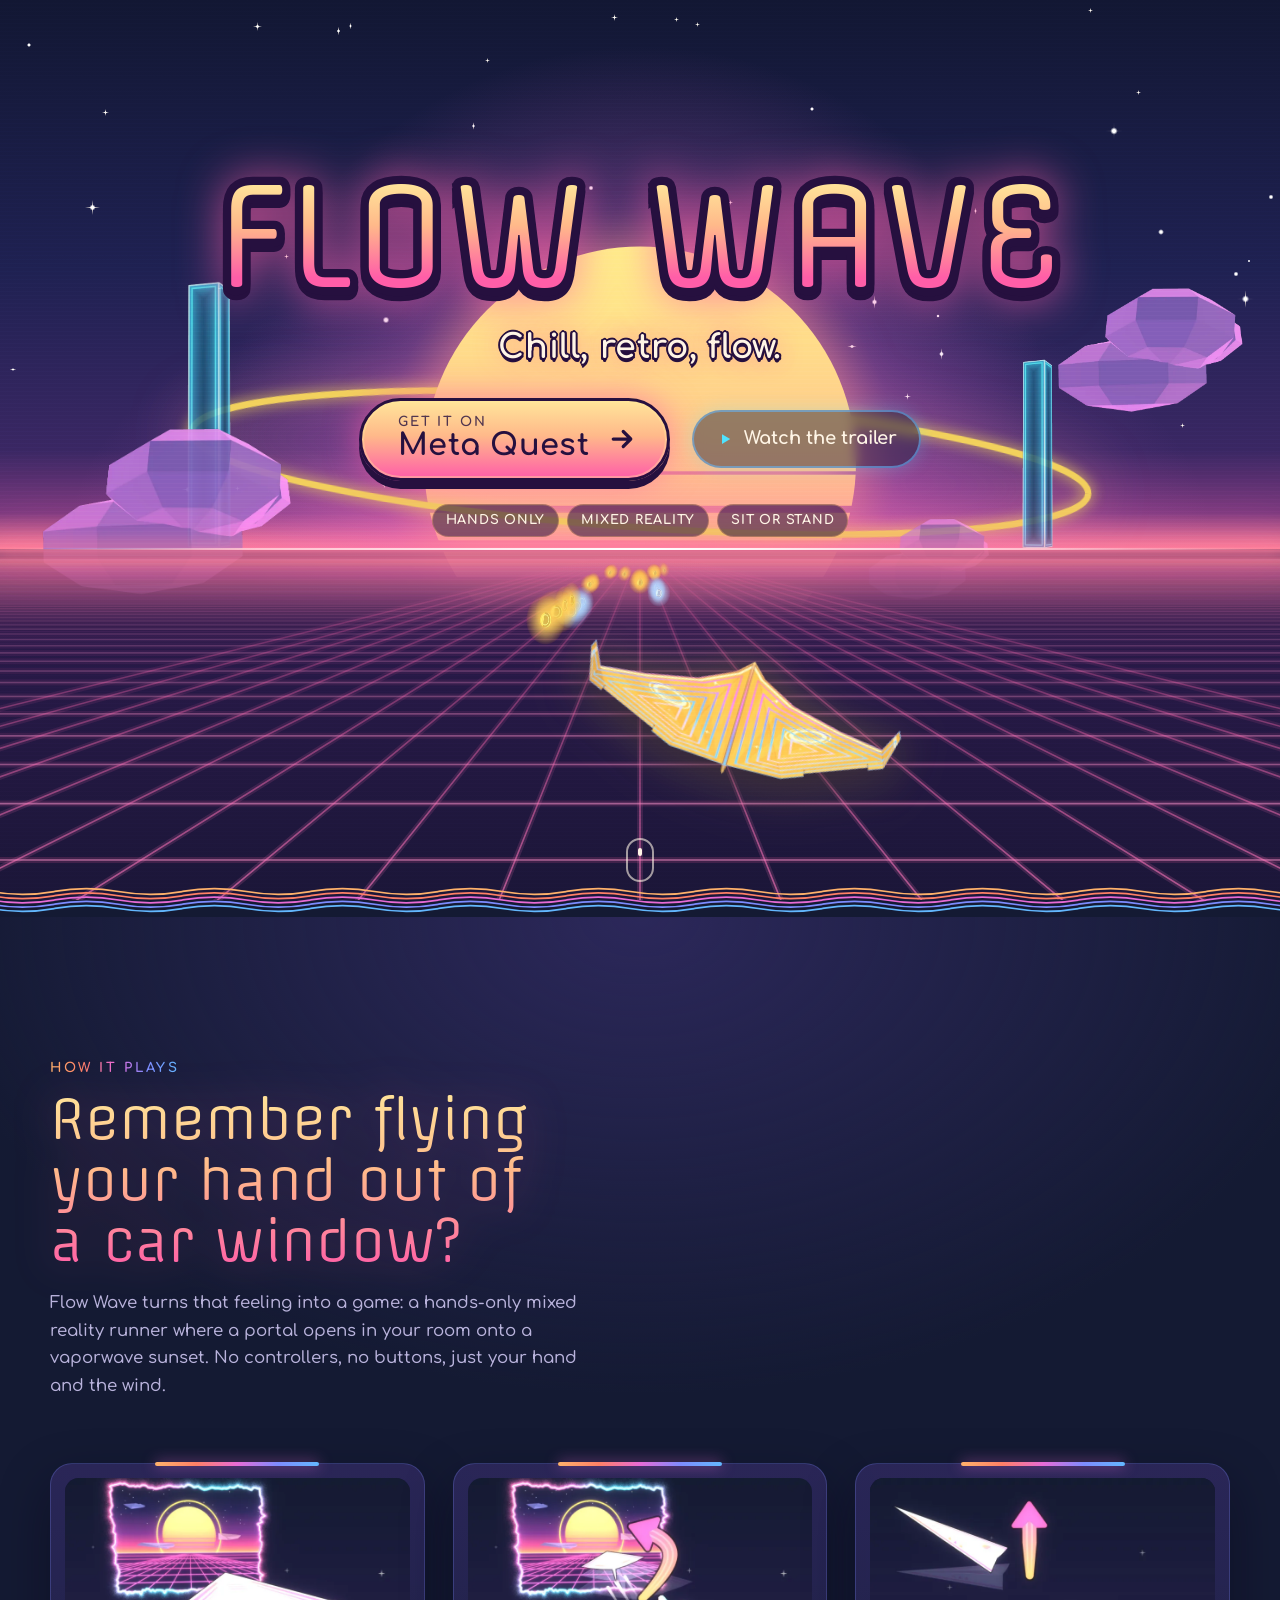
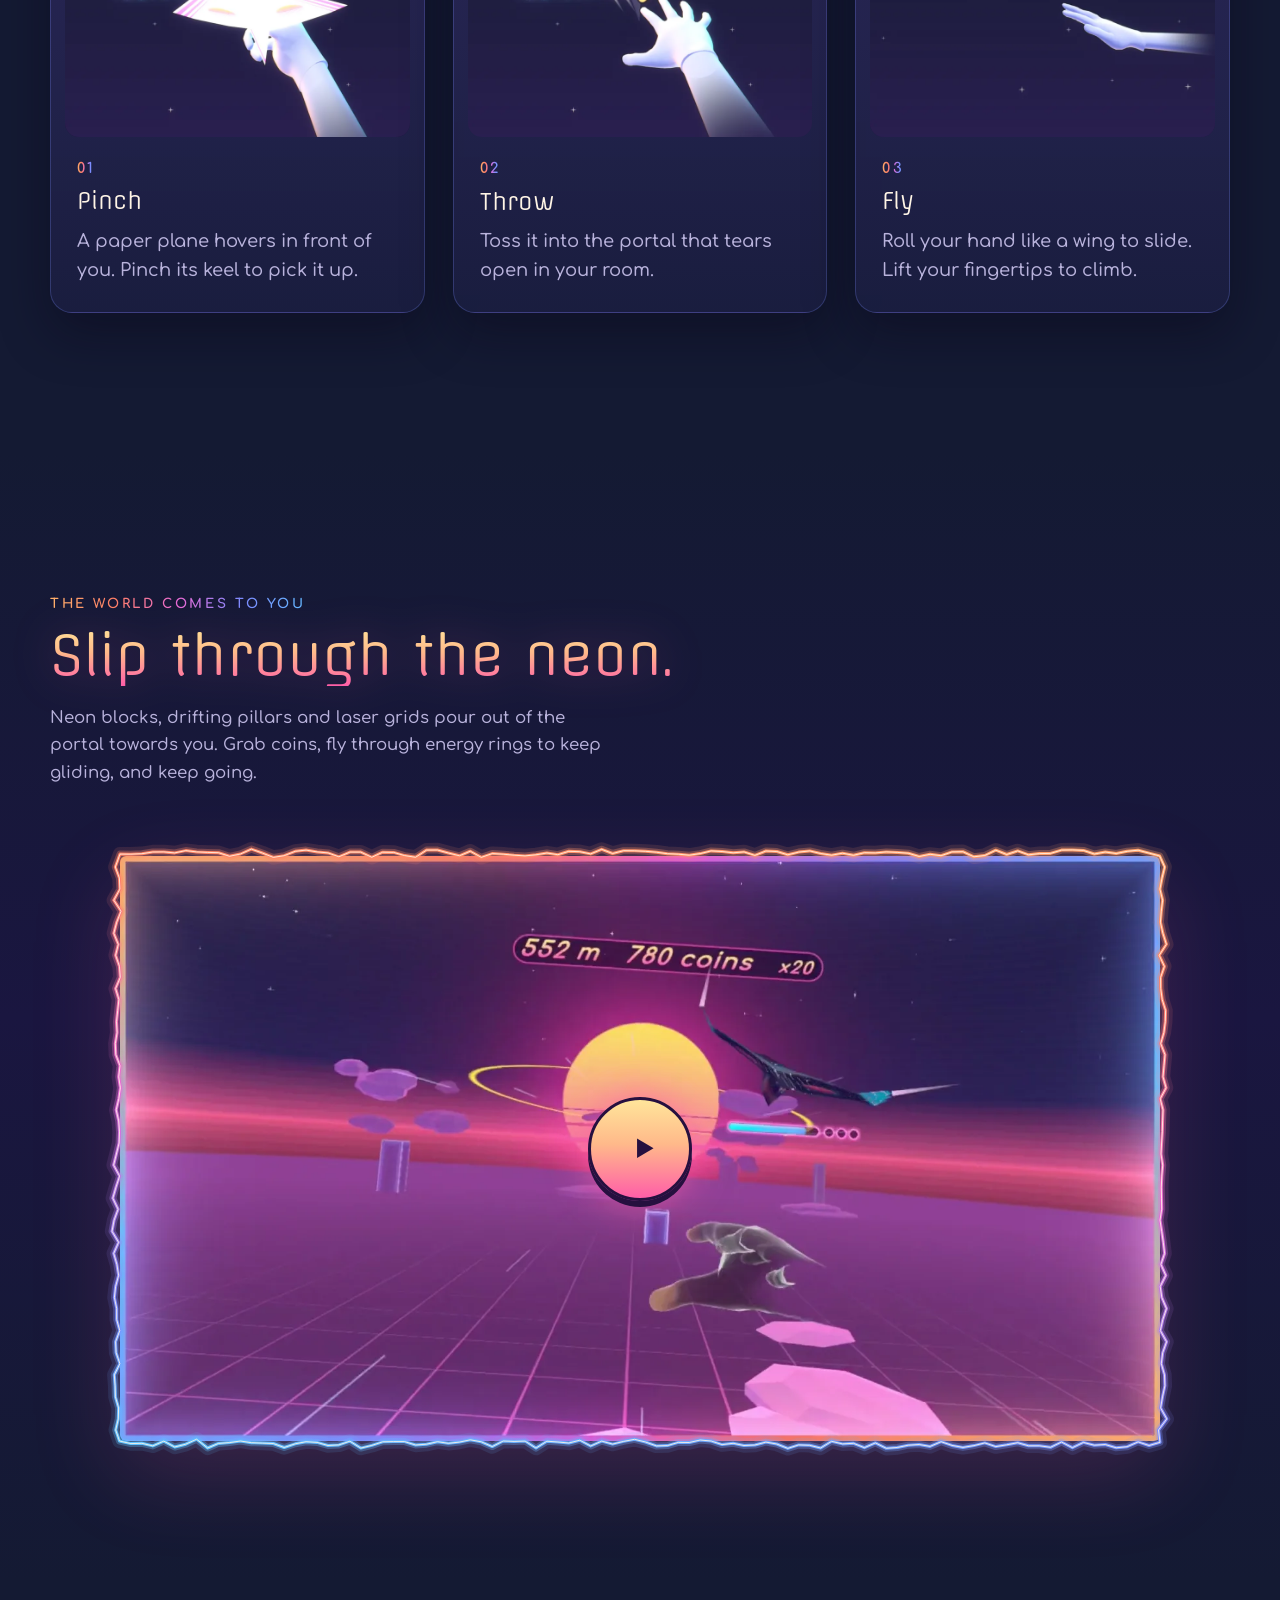
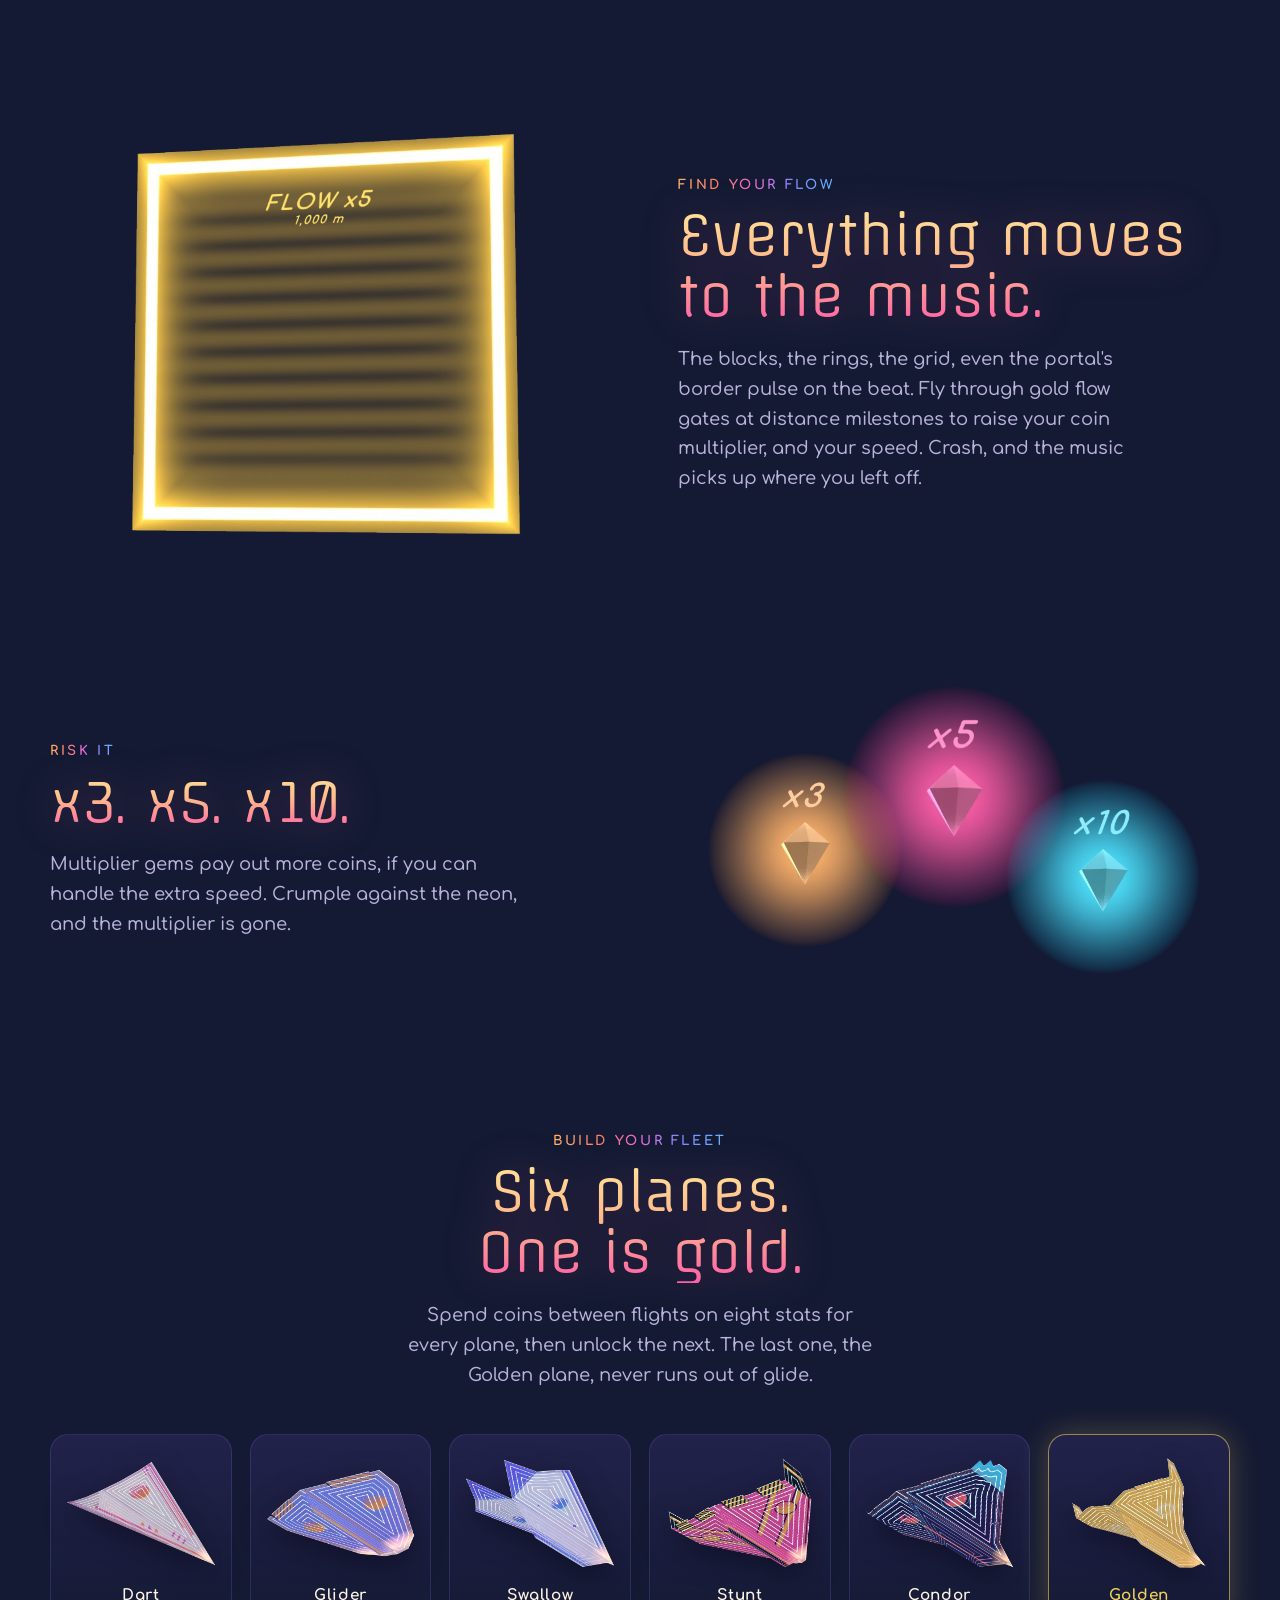
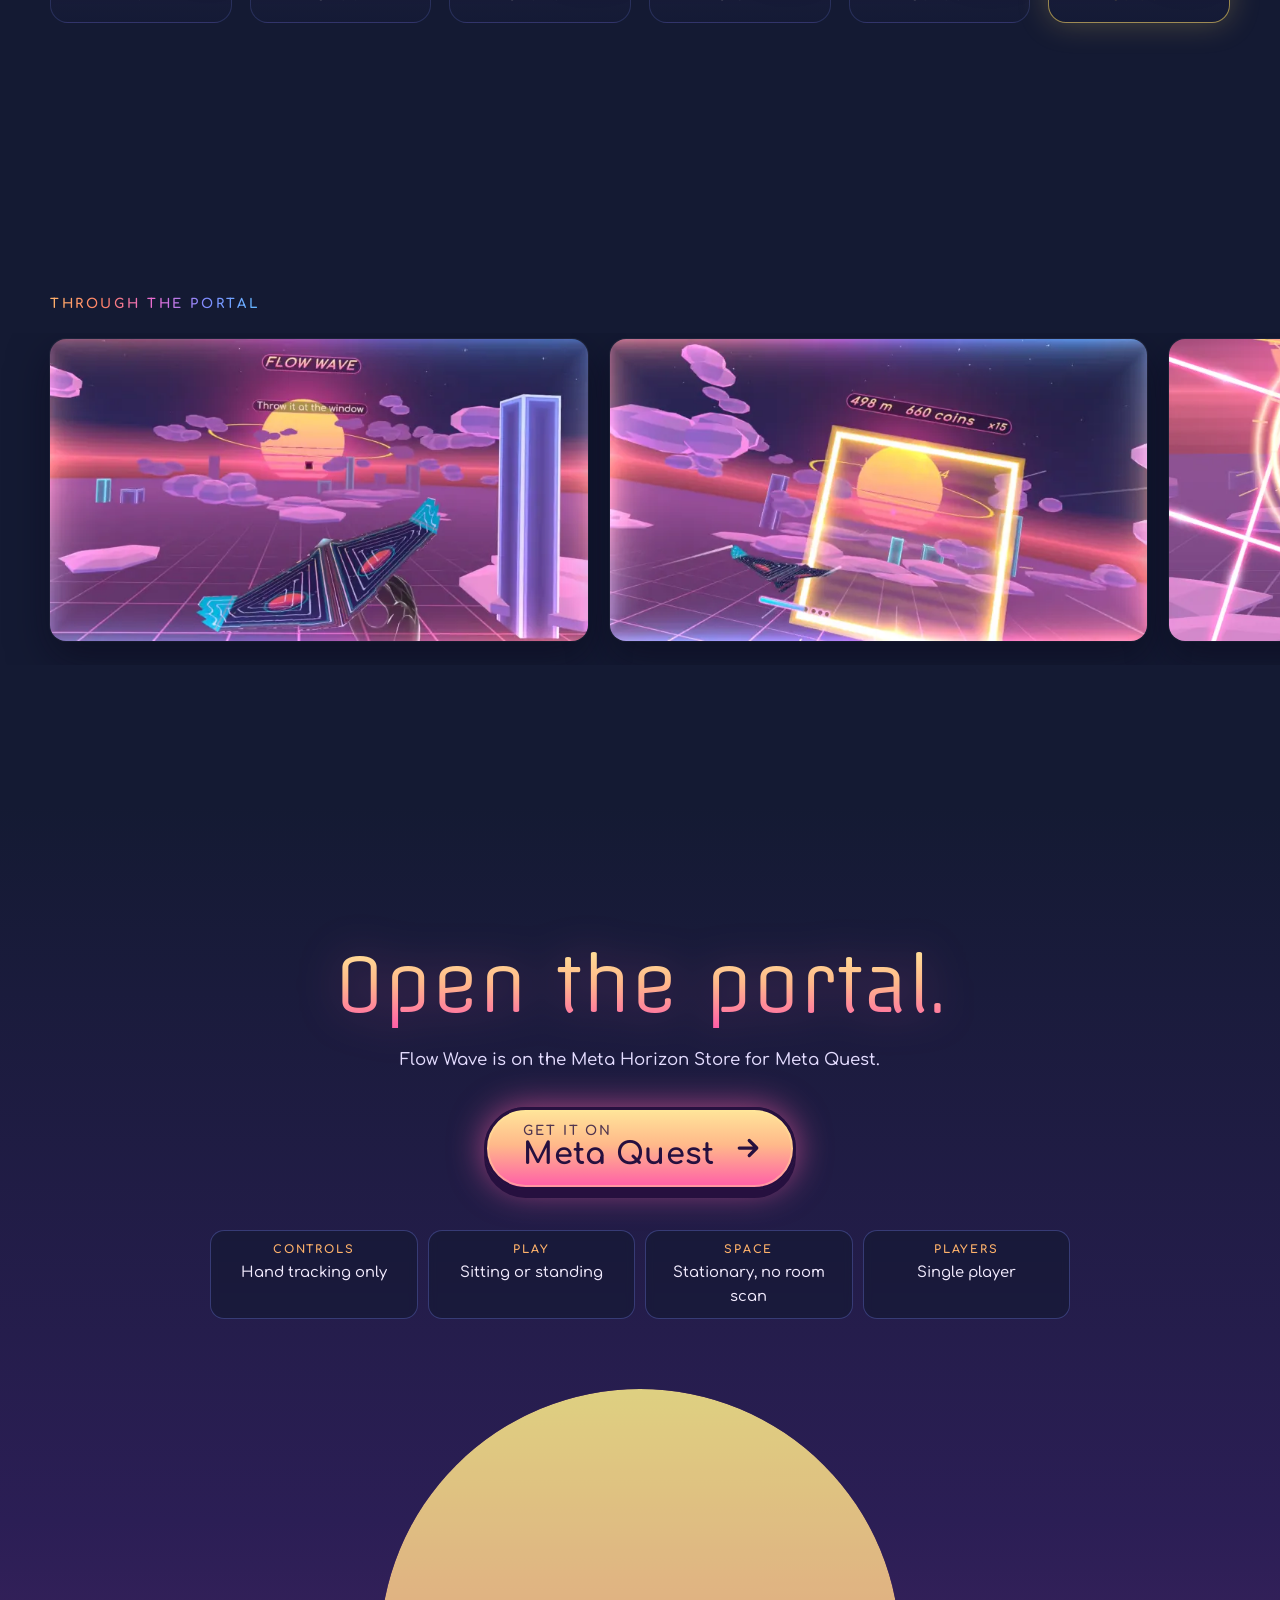
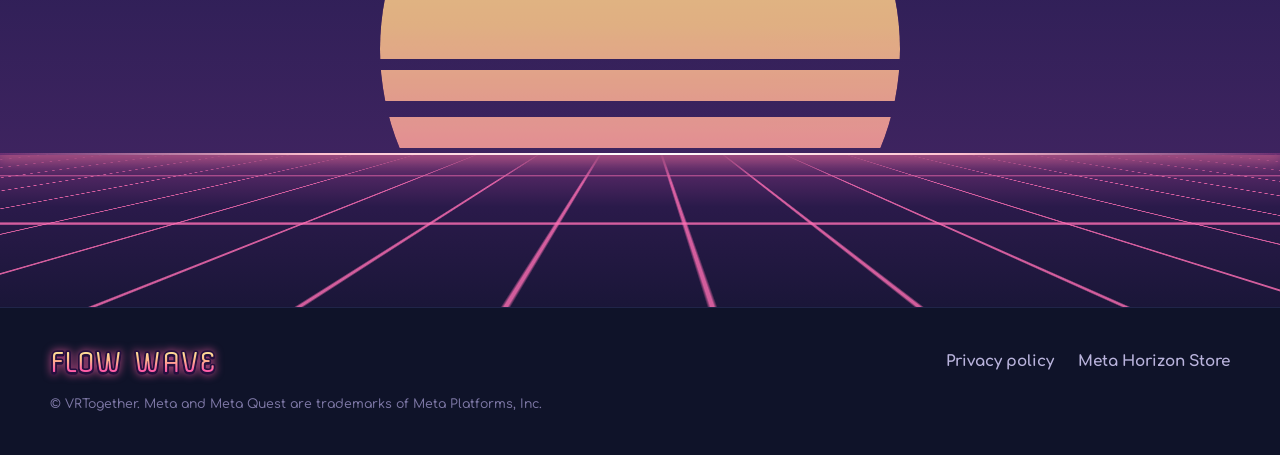
==== commit 76207a4f: "Flow Wave page: new trailer, screenshots, live store link - The 42 s headset-footage trailer (720p, " ====
--- a/flowwave/index.html
+++ b/flowwave/index.html
@@ -96,8 +96,8 @@
       <h1 class="wordmark wordmark--hero"><span class="wordmark__ink" aria-hidden="true">Flow Wave</span><span class="wordmark__fill">Flow Wave</span></h1>
       <p class="tagline">Chill, retro, flow.</p>
       <div class="cta-row">
-        <!-- STORE LINK: replace the href on every .store-link (README → Before you publish). -->
-        <a class="store-btn store-link" href="https://www.meta.com/experiences/search/?q=Flow%20Wave">
+        <!-- STORE LINK: every .store-link points at the Meta Horizon Store page (StoreIds.QuestAppId). -->
+        <a class="store-btn store-link" href="https://www.meta.com/experiences/flow-wave/1124801546762835/">
           <span class="store-btn__small">Get it on</span>
           <span class="store-btn__big">Meta Quest</span>
           <svg class="store-btn__arrow" viewBox="0 0 24 24" aria-hidden="true"><path d="M5 12h13M13 6l6 6-6 6" fill="none" stroke="currentColor" stroke-width="2.6" stroke-linecap="round" stroke-linejoin="round"/></svg>
@@ -237,11 +237,11 @@
         <p class="eyebrow reveal">Through the portal</p>
       </div>
       <ul class="shots__strip">
-        <li><button type="button" data-full="assets/img/shot-1.webp"><img src="assets/img/shot-1-sm.webp" alt="The Condor gliding low over pink clouds towards the striped setting sun" width="720" height="405" loading="lazy"></button></li>
-        <li><button type="button" data-full="assets/img/shot-2.webp"><img src="assets/img/shot-2-sm.webp" alt="The Dart plane flying through a gold FLOW x3 gate at 250 metres" width="720" height="405" loading="lazy"></button></li>
+        <li><button type="button" data-full="assets/img/shot-1.webp"><img src="assets/img/shot-1-sm.webp" alt="Full VR: holding the Condor before the throw, the sunset world all around" width="720" height="405" loading="lazy"></button></li>
+        <li><button type="button" data-full="assets/img/shot-2.webp"><img src="assets/img/shot-2-sm.webp" alt="The Condor heading into a gold FLOW x4 gate at 498 metres, 660 coins in" width="720" height="405" loading="lazy"></button></li>
         <li><button type="button" data-full="assets/img/shot-3.webp"><img src="assets/img/shot-3-sm.webp" alt="The Stunt plane bursting through gold rings past crossing laser lines" width="720" height="405" loading="lazy"></button></li>
         <li><button type="button" data-full="assets/img/shot-4.webp"><img src="assets/img/shot-4-sm.webp" alt="The Glider grabbing a x3 multiplier gem under a neon block" width="720" height="405" loading="lazy"></button></li>
-        <li><button type="button" data-full="assets/img/shot-5.webp"><img src="assets/img/shot-5-sm.webp" alt="The Golden plane lining up a gap between neon pillars" width="720" height="405" loading="lazy"></button></li>
+        <li><button type="button" data-full="assets/img/shot-5.webp"><img src="assets/img/shot-5-sm.webp" alt="Mixed reality: the Golden plane flies out of the portal into a real room as neon blocks pour through" width="720" height="405" loading="lazy"></button></li>
       </ul>
     </section>
 
@@ -250,7 +250,7 @@
       <div class="wrap finale__inner">
         <h2 class="reveal">Open the portal.</h2>
         <p class="lede reveal">Flow Wave is on the Meta Horizon Store for Meta Quest.</p>
-        <a class="store-btn store-link reveal" href="https://www.meta.com/experiences/search/?q=Flow%20Wave">
+        <a class="store-btn store-link reveal" href="https://www.meta.com/experiences/flow-wave/1124801546762835/">
           <span class="store-btn__small">Get it on</span>
           <span class="store-btn__big">Meta Quest</span>
           <svg class="store-btn__arrow" viewBox="0 0 24 24" aria-hidden="true"><path d="M5 12h13M13 6l6 6-6 6" fill="none" stroke="currentColor" stroke-width="2.6" stroke-linecap="round" stroke-linejoin="round"/></svg>
@@ -274,7 +274,7 @@
       <a class="footer__logo wordmark" href="#top"><span class="wordmark__ink" aria-hidden="true">Flow Wave</span><span class="wordmark__fill">Flow Wave</span></a>
       <nav class="footer__nav" aria-label="Footer">
         <a href="privacy.html">Privacy policy</a>
-        <a class="store-link" href="https://www.meta.com/experiences/search/?q=Flow%20Wave">Meta Horizon Store</a>
+        <a class="store-link" href="https://www.meta.com/experiences/flow-wave/1124801546762835/">Meta Horizon Store</a>
       </nav>
       <p class="footer__legal">&copy; VRTogether. Meta and Meta Quest are trademarks of Meta Platforms, Inc.</p>
     </div>
